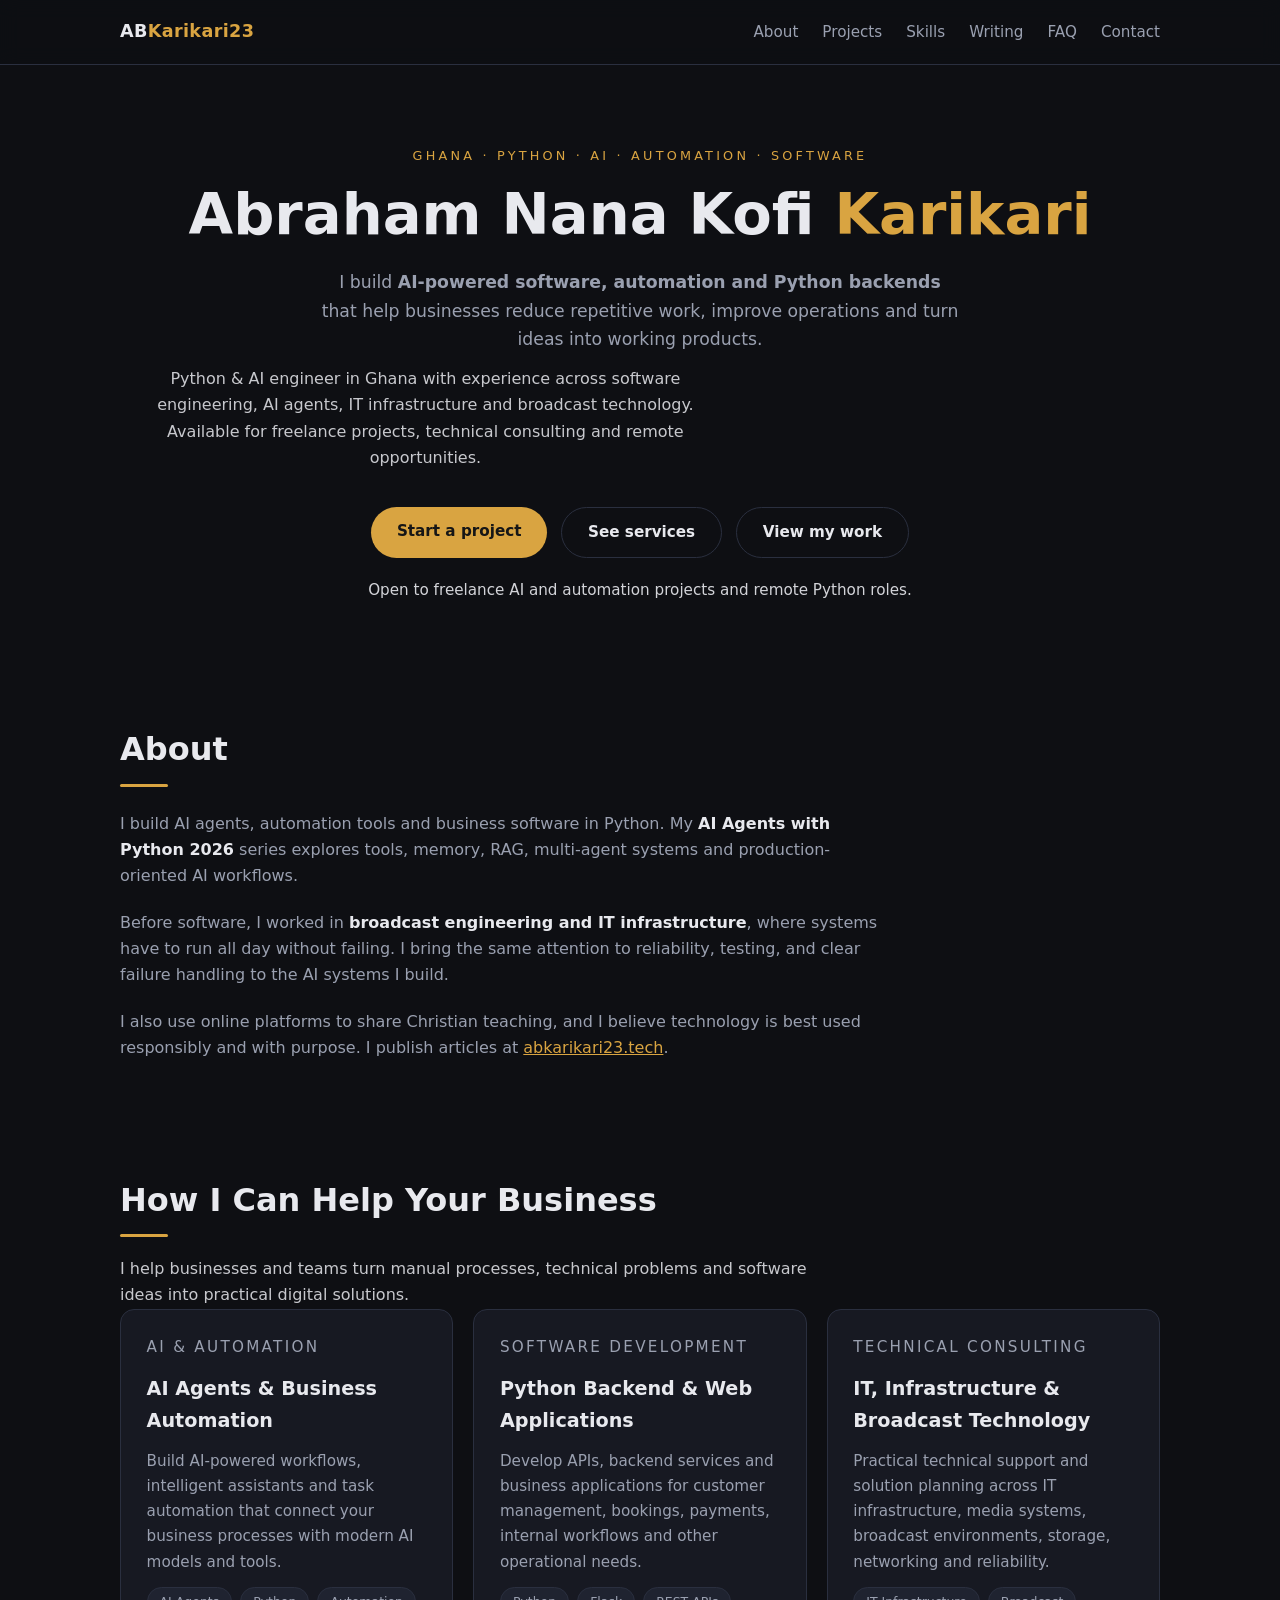
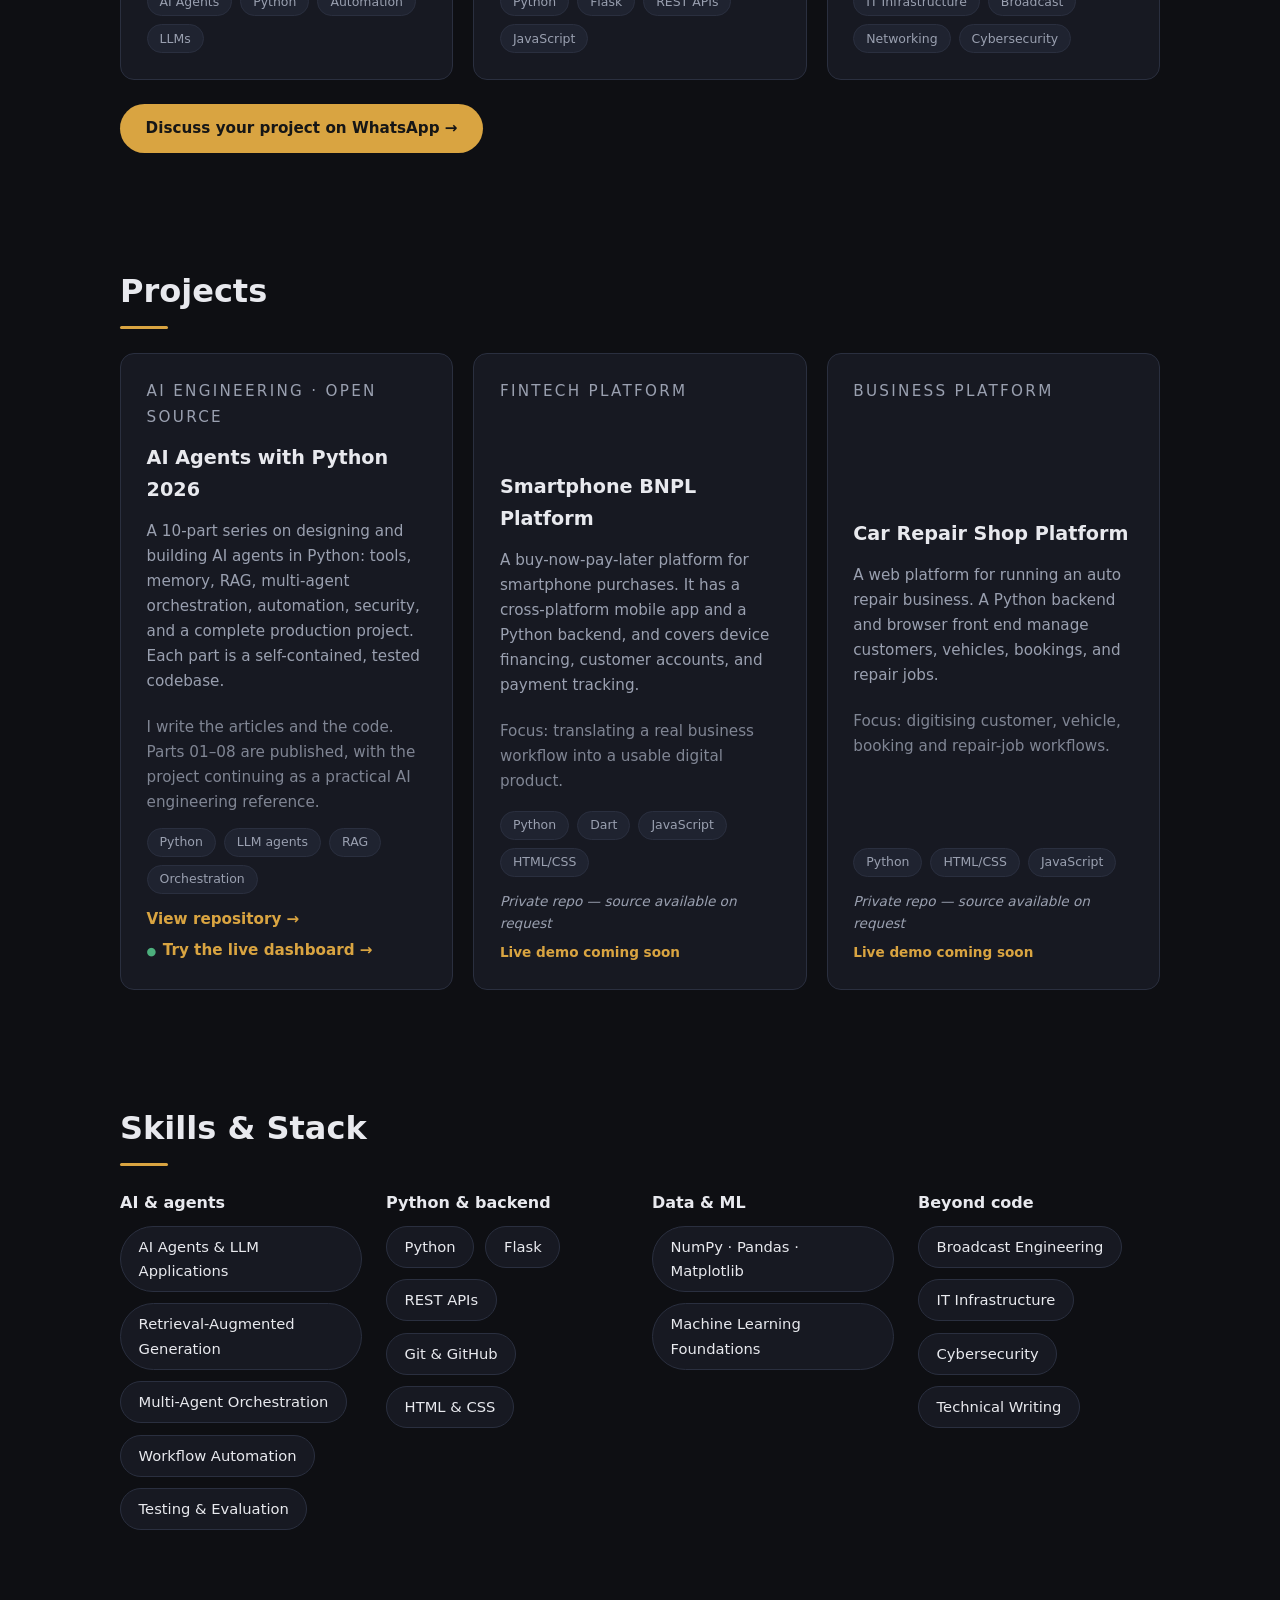
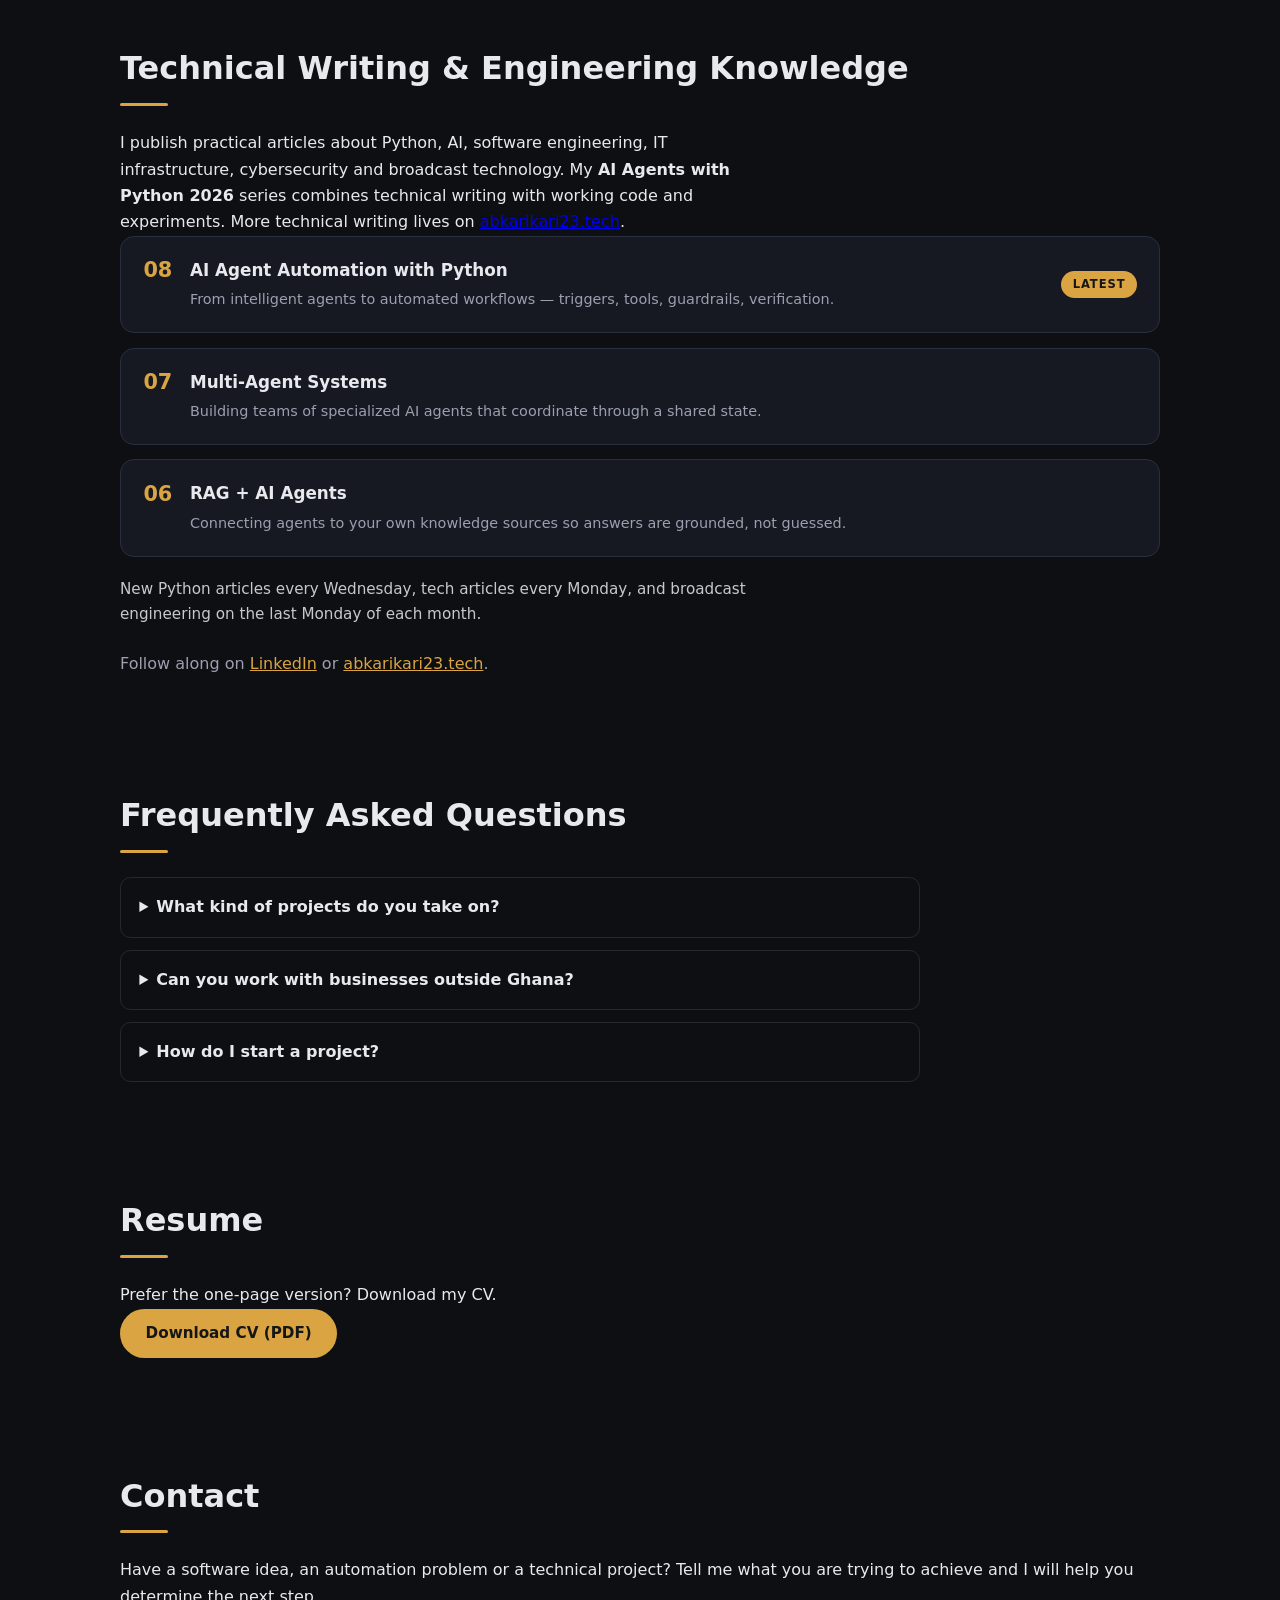
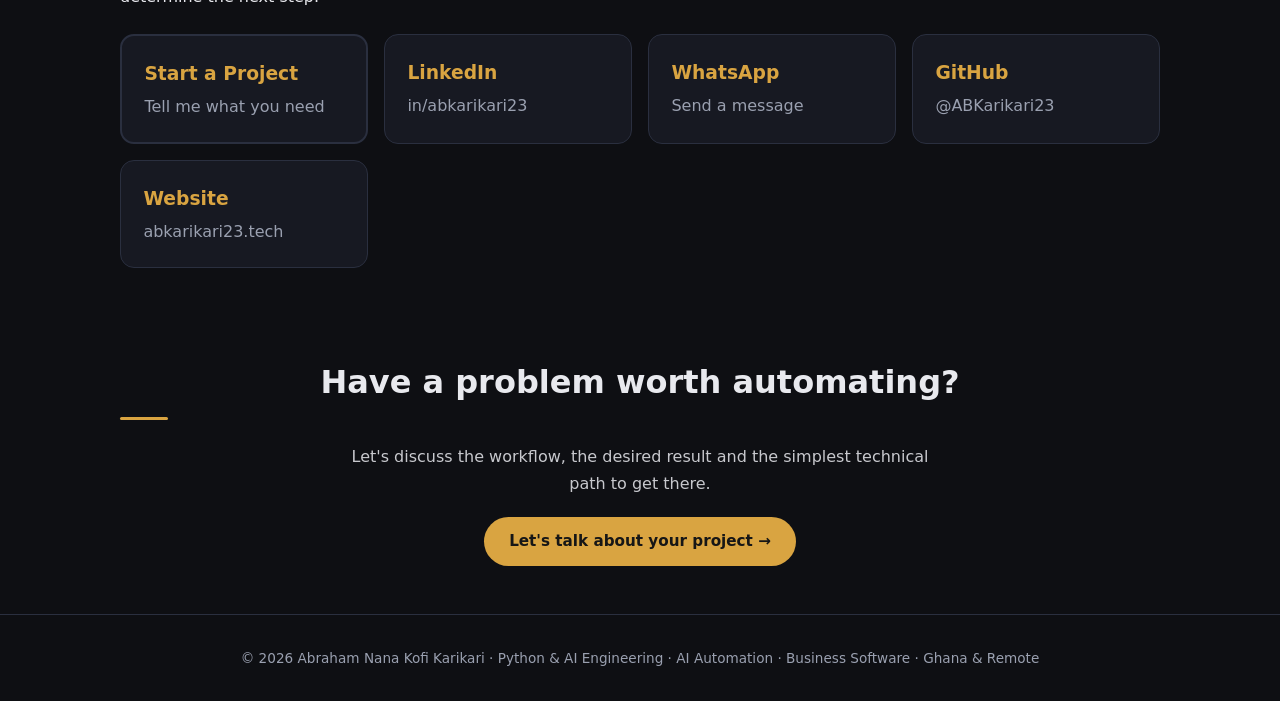
==== index.html @ cda8271f "Tidy HTML formatting: consistent indentation and spacing" ====
<!DOCTYPE html>
<html lang="en">
<head>
  <meta charset="UTF-8" />
  <meta name="viewport" content="width=device-width, initial-scale=1.0" />
  <meta name="theme-color" content="#0f172a" />
  <meta name="color-scheme" content="dark light" />
  <title>Abraham Karikari | Python &amp; AI Engineer in Ghana | AI Automation &amp; Backend Development</title>
  <meta name="description" content="Abraham Karikari is a Python & AI engineer in Ghana building AI agents, business automation, backend systems and practical software solutions for businesses." />
  <meta name="robots" content="index, follow, max-image-preview:large, max-snippet:-1, max-video-preview:-1" />
  <meta name="author" content="Abraham Nana Kofi Karikari" />
  <meta name="keywords" content="Python developer Ghana, AI engineer Ghana, AI automation Ghana, AI agents, Python backend development, business automation, software development Ghana, IT infrastructure, broadcast engineering" />
  <link rel="canonical" href="https://abkarikari23.github.io/" />

  <!-- Search and social sharing metadata -->
  <meta property="og:type" content="website" />
  <meta property="og:site_name" content="ABKarikari23" />
  <meta property="og:title" content="Abraham Karikari | Python &amp; AI Engineer in Ghana" />
  <meta property="og:description" content="AI automation, Python backend development, business software and technical solutions for businesses and teams." />
  <meta property="og:url" content="https://abkarikari23.github.io/" />
  <meta property="og:image" content="https://abkarikari23.github.io/og-image.png" />
  <meta property="og:image:alt" content="Abraham Karikari — Python and AI Engineer in Ghana" />
  <meta name="twitter:card" content="summary_large_image" />
  <meta name="twitter:title" content="Abraham Karikari | Python &amp; AI Engineer in Ghana" />
  <meta name="twitter:description" content="AI automation, Python backend development, business software and technical solutions." />
  <meta name="twitter:image" content="https://abkarikari23.github.io/og-image.png" />
  <link rel="author" href="https://www.linkedin.com/in/abkarikari23/" />

  <!-- Simple favicon, no extra file needed. -->
  <link rel="icon" href="data:image/svg+xml,%3Csvg xmlns='http://www.w3.org/2000/svg' viewBox='0 0 64 64'%3E%3Crect width='64' height='64' rx='12' fill='%230f172a'/%3E%3Ctext x='32' y='42' font-family='Arial,sans-serif' font-size='28' font-weight='700' text-anchor='middle' fill='%23ffffff'%3EAB%3C/text%3E%3C/svg%3E" />

  <link rel="stylesheet" href="styles.css?v=4" />
  <link rel="sitemap" type="application/xml" href="sitemap.xml" />

  <!-- Small additions for the new elements. The rest of the look still comes from styles.css. -->
  <style>
    .skip-link { position: absolute; left: -9999px; top: 0; padding: .6rem 1rem; background: #fff; color: #000; z-index: 1000; }
    .skip-link:focus { left: 1rem; top: 1rem; }
    .hero-sub { margin-top: .75rem; max-width: 60ch; opacity: .85; }
    .availability { margin-top: 1.25rem; font-size: .95rem; opacity: .9; }
    .project-status { margin: .5rem 0 0; font-size: .9rem; opacity: .8; }
    .skill-groups { display: grid; gap: 1.5rem; grid-template-columns: repeat(auto-fit, minmax(240px, 1fr)); }
    .skill-groups h3 { margin: 0 0 .6rem; font-size: 1rem; }
    .writing-intro, .writing-schedule { max-width: 65ch; }
    .writing-schedule { margin-top: 1.25rem; opacity: .85; font-size: .95rem; }
    :focus-visible { outline: 2px solid currentColor; outline-offset: 3px; }

    .section-intro { max-width: 70ch; margin-top: -.35rem; opacity: .85; }
    .service-cta { margin-top: 1.5rem; }
    .about-highlight {
      margin-top: 1.5rem;
      padding: 1rem 1.2rem;
      border-left: 3px solid currentColor;
      background: rgba(127,127,127,.08);
      border-radius: .5rem;
    }
    .faq-list { display: grid; gap: .75rem; max-width: 800px; }
    .faq-list details {
      padding: 1rem 1.15rem;
      border: 1px solid rgba(127,127,127,.22);
      border-radius: .65rem;
    }
    .faq-list summary { cursor: pointer; font-weight: 700; }
    .faq-list p { margin: .75rem 0 0; opacity: .85; }
    .contact-primary { border-width: 2px; }
    .business-cta { text-align: center; padding-top: 2rem; padding-bottom: 3rem; }
    .business-cta p { max-width: 60ch; margin: 0 auto 1.25rem; opacity: .85; }
  </style>

  <script type="application/ld+json">
  {
    "@context": "https://schema.org",
    "@graph": [
      {
        "@type": "Person",
        "@id": "https://abkarikari23.github.io/#person",
        "name": "Abraham Nana Kofi Karikari",
        "url": "https://abkarikari23.github.io/",
        "jobTitle": "Python & AI Engineer",
        "description": "Python and AI engineer based in Ghana specializing in AI agents, business automation, backend development and technical solutions.",
        "address": {
          "@type": "PostalAddress",
          "addressLocality": "Accra",
          "addressCountry": "GH"
        },
        "knowsAbout": [
          "Python",
          "Artificial Intelligence",
          "AI Agents",
          "LLM Applications",
          "Retrieval-Augmented Generation",
          "Workflow Automation",
          "Backend Development",
          "IT Infrastructure",
          "Cybersecurity",
          "Broadcast Engineering"
        ],
        "sameAs": [
          "https://github.com/ABKarikari23",
          "https://www.linkedin.com/in/abkarikari23/",
          "https://abkarikari23.tech/"
        ]
      },
      {
        "@type": "WebSite",
        "@id": "https://abkarikari23.github.io/#website",
        "url": "https://abkarikari23.github.io/",
        "name": "ABKarikari23",
        "description": "Portfolio of Abraham Nana Kofi Karikari — Python & AI Engineer in Ghana.",
        "publisher": {
          "@id": "https://abkarikari23.github.io/#person"
        }
      },
      {
        "@type": "ProfessionalService",
        "@id": "https://abkarikari23.github.io/#service",
        "name": "ABKarikari23 — Python & AI Engineering",
        "url": "https://abkarikari23.github.io/",
        "description": "Python development, AI automation, AI agent development, backend systems and technical solutions.",
        "areaServed": [
          {
            "@type": "Country",
            "name": "Ghana"
          },
          {
            "@type": "Place",
            "name": "Remote"
          }
        ],
        "provider": {
          "@id": "https://abkarikari23.github.io/#person"
        },
        "serviceType": [
          "AI Automation",
          "AI Agent Development",
          "Python Backend Development",
          "Business Software Development",
          "Technical Consulting"
        ]
      }
    ]
  }
  </script>

  <script type="application/ld+json">
  {
    "@context": "https://schema.org",
    "@type": "FAQPage",
    "mainEntity": [
      {
        "@type": "Question",
        "name": "What kind of projects do you take on?",
        "acceptedAnswer": {
          "@type": "Answer",
          "text": "I work on AI automation, AI agent applications, Python backend systems, business software and selected IT or broadcast technology projects."
        }
      },
      {
        "@type": "Question",
        "name": "Can you work with businesses outside Ghana?",
        "acceptedAnswer": {
          "@type": "Answer",
          "text": "Yes. I am available for remote projects and technical opportunities while being based in Ghana."
        }
      },
      {
        "@type": "Question",
        "name": "How do I start a project?",
        "acceptedAnswer": {
          "@type": "Answer",
          "text": "Send a short description of the problem, your desired outcome and any relevant deadline. WhatsApp is the fastest way to start the conversation."
        }
      }
    ]
  }
  </script>
</head>
<body>
  <a class="skip-link" href="#top">Skip to content</a>

  <header class="site-header">
    <nav class="nav container" aria-label="Main navigation">
      <a class="brand" href="#top">AB<span>Karikari23</span></a>
      <button class="nav-toggle" id="navToggle" aria-label="Toggle menu" aria-expanded="false">
        <span></span><span></span><span></span>
      </button>
      <ul class="nav-links" id="navLinks">
        <li><a href="#about">About</a></li>
        <li><a href="#projects">Projects</a></li>
        <li><a href="#skills">Skills</a></li>
        <li><a href="#writing">Writing</a></li>
        <li><a href="#faq">FAQ</a></li>
        <li><a href="#contact">Contact</a></li>
      </ul>
    </nav>
  </header>

  <main id="top">
    <!-- Hero -->
    <section class="hero container">
      <p class="hero-kicker">Ghana · Python · AI · Automation · Software</p>
      <h1>Abraham Nana Kofi <span class="accent">Karikari</span></h1>
      <p class="hero-tagline">
        I build <strong>AI-powered software, automation and Python backends</strong> that help businesses
        reduce repetitive work, improve operations and turn ideas into working products.
      </p>
      <p class="hero-sub">
        Python &amp; AI engineer in Ghana with experience across software engineering,
        AI agents, IT infrastructure and broadcast technology. Available for freelance projects,
        technical consulting and remote opportunities.
      </p>
      <div class="hero-actions">
        <a class="btn btn-primary" href="#contact">Start a project</a>
        <a class="btn btn-ghost" href="#services">See services</a>
        <a class="btn btn-ghost" href="#projects">View my work</a>
      </div>
      <!-- Edit this line to match what you actually want to be hired for. -->
      <p class="availability">Open to freelance AI and automation projects and remote Python roles.</p>
    </section>

    <!-- About -->
    <section id="about" class="section container">
      <h2>About</h2>
      <div class="about-grid">
        <p>
          I build AI agents, automation tools and business software in Python. My
          <strong>AI Agents with Python 2026</strong> series explores tools, memory, RAG,
          multi-agent systems and production-oriented AI workflows.
        </p>
        <p>
          Before software, I worked in <strong>broadcast engineering and IT infrastructure</strong>,
          where systems have to run all day without failing. I bring the same attention to
          reliability, testing, and clear failure handling to the AI systems I build.
        </p>
        <p>
          I also use online platforms to share Christian teaching, and I believe technology
          is best used responsibly and with purpose. I publish articles at
          <a href="https://abkarikari23.tech/" target="_blank" rel="noopener">abkarikari23.tech</a>.
        </p>
      </div>
    </section>

    <!-- Services -->
    <section id="services" class="section container">
      <h2>How I Can Help Your Business</h2>
      <p class="section-intro">
        I help businesses and teams turn manual processes, technical problems and software ideas
        into practical digital solutions.
      </p>
      <div class="card-grid">
        <article class="card">
          <p class="card-kicker">AI &amp; automation</p>
          <h3>AI Agents &amp; Business Automation</h3>
          <p>
            Build AI-powered workflows, intelligent assistants and task automation that connect
            your business processes with modern AI models and tools.
          </p>
          <div class="tags">
            <span>AI Agents</span><span>Python</span><span>Automation</span><span>LLMs</span>
          </div>
        </article>

        <article class="card">
          <p class="card-kicker">Software development</p>
          <h3>Python Backend &amp; Web Applications</h3>
          <p>
            Develop APIs, backend services and business applications for customer management,
            bookings, payments, internal workflows and other operational needs.
          </p>
          <div class="tags">
            <span>Python</span><span>Flask</span><span>REST APIs</span><span>JavaScript</span>
          </div>
        </article>

        <article class="card">
          <p class="card-kicker">Technical consulting</p>
          <h3>IT, Infrastructure &amp; Broadcast Technology</h3>
          <p>
            Practical technical support and solution planning across IT infrastructure, media
            systems, broadcast environments, storage, networking and reliability.
          </p>
          <div class="tags">
            <span>IT Infrastructure</span><span>Broadcast</span><span>Networking</span><span>Cybersecurity</span>
          </div>
        </article>
      </div>
      <div class="service-cta">
        <a class="btn btn-primary" href="https://wa.me/233547040204?text=Hello%20Abraham%2C%20I%27d%20like%20to%20discuss%20a%20project." target="_blank" rel="noopener">Discuss your project on WhatsApp →</a>
      </div>
    </section>

    <!-- Projects -->
    <section id="projects" class="section container">
      <h2>Projects</h2>
      <div class="card-grid">
        <article class="card">
          <p class="card-kicker">AI engineering · Open source</p>
          <h3>AI Agents with Python 2026</h3>
          <p>
            A 10-part series on designing and building AI agents in Python:
            tools, memory, RAG, multi-agent orchestration, automation, security,
            and a complete production project. Each part is a self-contained,
            tested codebase.
          </p>
          <p class="project-status">I write the articles and the code. Parts 01–08 are published, with the project continuing as a practical AI engineering reference.</p>
          <!-- TODO: add a dashboard screenshot here, for example:
          <img src="images/dashboard.png" alt="Screenshot of the AI Agents with Python 2026 dashboard" loading="lazy" width="800" height="450" />
          -->
          <div class="tags">
            <span>Python</span><span>LLM agents</span><span>RAG</span><span>Orchestration</span>
          </div>
          <div class="card-links">
            <a class="card-link" href="https://github.com/ABKarikari23/ai-agents-with-python-2026" target="_blank" rel="noopener">View repository →</a>
            <a class="card-link live" href="https://ai-agents-with-python-dashboard.onrender.com" target="_blank" rel="noopener">Try the live dashboard →</a>
          </div>
        </article>

        <article class="card">
          <p class="card-kicker">Fintech platform</p>
          <h3>Smartphone BNPL Platform</h3>
          <p>
            A buy-now-pay-later platform for smartphone purchases. It has a
            cross-platform mobile app and a Python backend, and covers device
            financing, customer accounts, and payment tracking.
          </p>
          <p class="project-status">Focus: translating a real business workflow into a usable digital product.</p>
          <div class="tags">
            <span>Python</span><span>Dart</span><span>JavaScript</span><span>HTML/CSS</span>
          </div>
          <div class="card-links">
            <span class="card-note">Private repo — source available on request</span>
            <span class="card-note demo-soon">Live demo coming soon</span>
          </div>
        </article>

        <article class="card">
          <p class="card-kicker">Business platform</p>
          <h3>Car Repair Shop Platform</h3>
          <p>
            A web platform for running an auto repair business. A Python backend and
            browser front end manage customers, vehicles, bookings, and repair jobs.
          </p>
          <p class="project-status">Focus: digitising customer, vehicle, booking and repair-job workflows.</p>
          <div class="tags">
            <span>Python</span><span>HTML/CSS</span><span>JavaScript</span>
          </div>
          <div class="card-links">
            <span class="card-note">Private repo — source available on request</span>
            <span class="card-note demo-soon">Live demo coming soon</span>
          </div>
        </article>
      </div>
    </section>

    <!-- Skills -->
    <section id="skills" class="section container">
      <h2>Skills &amp; Stack</h2>
      <div class="skill-groups">
        <div>
          <h3>AI &amp; agents</h3>
          <ul class="skill-list">
            <li>AI Agents &amp; LLM Applications</li>
            <li>Retrieval-Augmented Generation</li>
            <li>Multi-Agent Orchestration</li>
            <li>Workflow Automation</li>
            <li>Testing &amp; Evaluation</li>
          </ul>
        </div>
        <div>
          <h3>Python &amp; backend</h3>
          <ul class="skill-list">
            <li>Python</li>
            <li>Flask</li>
            <li>REST APIs</li>
            <li>Git &amp; GitHub</li>
            <li>HTML &amp; CSS</li>
          </ul>
        </div>
        <div>
          <h3>Data &amp; ML</h3>
          <ul class="skill-list">
            <li>NumPy · Pandas · Matplotlib</li>
            <li>Machine Learning Foundations</li>
          </ul>
        </div>
        <div>
          <h3>Beyond code</h3>
          <ul class="skill-list">
            <li>Broadcast Engineering</li>
            <li>IT Infrastructure</li>
            <li>Cybersecurity</li>
            <li>Technical Writing</li>
          </ul>
        </div>
      </div>
    </section>

    <!-- Writing -->
    <section id="writing" class="section container">
      <h2>Technical Writing &amp; Engineering Knowledge</h2>
      <p class="writing-intro">
        I publish practical articles about Python, AI, software engineering, IT infrastructure,
        cybersecurity and broadcast technology. My <strong>AI Agents with Python 2026</strong> series
        combines technical writing with working code and experiments.
        More technical writing lives on
        <a href="https://abkarikari23.tech/" target="_blank" rel="noopener">abkarikari23.tech</a>.
      </p>

      <div class="writing-list">
        <a class="writing-item" href="https://github.com/ABKarikari23/ai-agents-with-python-2026" target="_blank" rel="noopener">
          <span class="writing-number">08</span>
          <div>
            <h3>AI Agent Automation with Python</h3>
            <p>From intelligent agents to automated workflows — triggers, tools, guardrails, verification.</p>
          </div>
          <span class="writing-status">Latest</span>
        </a>
        <a class="writing-item" href="https://github.com/ABKarikari23/ai-agents-with-python-2026/tree/master/07-multi-agent-systems" target="_blank" rel="noopener">
          <span class="writing-number">07</span>
          <div>
            <h3>Multi-Agent Systems</h3>
            <p>Building teams of specialized AI agents that coordinate through a shared state.</p>
          </div>
        </a>
        <a class="writing-item" href="https://github.com/ABKarikari23/ai-agents-with-python-2026/tree/master/06-rag-plus-agents" target="_blank" rel="noopener">
          <span class="writing-number">06</span>
          <div>
            <h3>RAG + AI Agents</h3>
            <p>Connecting agents to your own knowledge sources so answers are grounded, not guessed.</p>
          </div>
        </a>
      </div>

      <p class="writing-schedule">
        New Python articles every Wednesday, tech articles every Monday, and broadcast
        engineering on the last Monday of each month.
      </p>
      <p class="writing-more">
        Follow along on
        <a href="https://www.linkedin.com/in/abkarikari23/" target="_blank" rel="noopener">LinkedIn</a>
        or <a href="https://abkarikari23.tech/" target="_blank" rel="noopener">abkarikari23.tech</a>.
      </p>
    </section>

    <!-- FAQ -->
    <section id="faq" class="section container">
      <h2>Frequently Asked Questions</h2>
      <div class="faq-list">
        <details>
          <summary>What kind of projects do you take on?</summary>
          <p>I work on AI automation, AI agent applications, Python backend systems, business software and selected IT or broadcast technology projects.</p>
        </details>
        <details>
          <summary>Can you work with businesses outside Ghana?</summary>
          <p>Yes. I am available for remote projects and technical opportunities while being based in Ghana.</p>
        </details>
        <details>
          <summary>How do I start a project?</summary>
          <p>Send a short description of the problem, your desired outcome and any relevant deadline. WhatsApp is the fastest way to start the conversation.</p>
        </details>
      </div>
    </section>

    <!-- Resume -->
    <section id="resume" class="section container">
      <h2>Resume</h2>
      <p>Prefer the one-page version? Download my CV.</p>
      <!-- Make sure resume.pdf is in the repo root, then open the live link to test it. -->
      <a class="btn btn-primary" href="resume.pdf" target="_blank" rel="noopener">Download CV (PDF)</a>
    </section>

    <!-- Contact -->
    <section id="contact" class="section container">
      <h2>Contact</h2>
      <p>Have a software idea, an automation problem or a technical project? Tell me what you are trying to achieve and I will help you determine the next step.</p>
      <div class="contact-grid">
        <a class="contact-card contact-primary" href="https://wa.me/233547040204?text=Hello%20Abraham%2C%20I%27d%20like%20to%20discuss%20a%20project." target="_blank" rel="noopener">
          <h3>Start a Project</h3>
          <p>Tell me what you need</p>
        </a>
        <!-- TODO: add your email, then remove these comment markers.
        <a class="contact-card" href="mailto:YOUR_EMAIL@example.com">
          <h3>Email</h3>
          <p>YOUR_EMAIL@example.com</p>
        </a>
        -->
        <a class="contact-card" href="https://www.linkedin.com/in/abkarikari23/" target="_blank" rel="noopener">
          <h3>LinkedIn</h3>
          <p>in/abkarikari23</p>
        </a>
        <a class="contact-card" href="https://wa.me/233547040204" target="_blank" rel="noopener">
          <h3>WhatsApp</h3>
          <p>Send a message</p>
        </a>
        <a class="contact-card" href="https://github.com/ABKarikari23" target="_blank" rel="noopener">
          <h3>GitHub</h3>
          <p>@ABKarikari23</p>
        </a>
        <a class="contact-card" href="https://abkarikari23.tech/" target="_blank" rel="noopener">
          <h3>Website</h3>
          <p>abkarikari23.tech</p>
        </a>
      </div>
    </section>
  </main>

  <!-- Business CTA -->
  <section class="section container business-cta" aria-label="Project call to action">
    <h2>Have a problem worth automating?</h2>
    <p>Let's discuss the workflow, the desired result and the simplest technical path to get there.</p>
    <a class="btn btn-primary" href="https://wa.me/233547040204?text=Hello%20Abraham%2C%20I%27d%20like%20to%20discuss%20a%20business%20or%20software%20project." target="_blank" rel="noopener">Let's talk about your project →</a>
  </section>

  <footer class="site-footer">
    <div class="container">
      <p>© <span id="year">2026</span> Abraham Nana Kofi Karikari · Python &amp; AI Engineering · AI Automation · Business Software · Ghana &amp; Remote</p>
    </div>
  </footer>

  <script src="script.js"></script>
</body>
</html>
---- styles.css ----
/* Abraham Nana Kofi Karikari — portfolio
   Mobile-first, dark theme with the gold accent used across the series. */

:root {
  --bg: #0e0f13;
  --surface: #171922;
  --surface-2: #1f2330;
  --text: #e8e9ee;
  --muted: #9aa0b0;
  --gold: #d9a441;
  --gold-soft: #f2ce84;
  --border: #2a2f3f;
  --radius: 14px;
  --max-width: 1080px;
}

* { box-sizing: border-box; margin: 0; padding: 0; }

html { scroll-behavior: smooth; }

body {
  background: var(--bg);
  color: var(--text);
  font-family: "Segoe UI", system-ui, -apple-system, sans-serif;
  line-height: 1.65;
}

.container {
  width: 100%;
  max-width: var(--max-width);
  margin: 0 auto;
  padding: 0 1.25rem;
}

/* Header / nav */
.site-header {
  position: sticky;
  top: 0;
  z-index: 10;
  background: rgba(14, 15, 19, 0.85);
  backdrop-filter: blur(10px);
  border-bottom: 1px solid var(--border);
}

.nav {
  display: flex;
  align-items: center;
  justify-content: space-between;
  min-height: 64px;
}

.brand {
  font-weight: 800;
  font-size: 1.1rem;
  color: var(--text);
  text-decoration: none;
  letter-spacing: 0.02em;
}

.brand span { color: var(--gold); }

.nav-links {
  display: flex;
  gap: 1.5rem;
  list-style: none;
}

.nav-links a {
  color: var(--muted);
  text-decoration: none;
  font-size: 0.95rem;
  transition: color 0.2s ease;
}

.nav-links a:hover,
.nav-links a:focus-visible { color: var(--gold); }

.nav-toggle {
  display: none;
  flex-direction: column;
  gap: 5px;
  background: none;
  border: 0;
  cursor: pointer;
  padding: 8px;
}

.nav-toggle span {
  width: 24px;
  height: 2px;
  background: var(--text);
  transition: transform 0.2s ease, opacity 0.2s ease;
}

/* Hero */
.hero {
  padding: 5rem 1.25rem 4rem;
  text-align: center;
}

.hero-kicker {
  color: var(--gold);
  text-transform: uppercase;
  letter-spacing: 0.25em;
  font-size: 0.8rem;
  margin-bottom: 1rem;
}

.hero h1 {
  font-size: clamp(2.2rem, 6vw, 3.6rem);
  line-height: 1.15;
  font-weight: 800;
}

.accent { color: var(--gold); }

.hero-tagline {
  max-width: 640px;
  margin: 1.25rem auto 0;
  color: var(--muted);
  font-size: 1.08rem;
}

.hero-actions {
  display: flex;
  gap: 0.9rem;
  justify-content: center;
  flex-wrap: wrap;
  margin-top: 2.2rem;
}

/* Buttons */
.btn {
  display: inline-block;
  padding: 0.75rem 1.6rem;
  border-radius: 999px;
  text-decoration: none;
  font-weight: 600;
  font-size: 0.95rem;
  transition: transform 0.15s ease, background 0.2s ease, border-color 0.2s ease;
}

.btn:hover { transform: translateY(-2px); }

.btn-primary {
  background: var(--gold);
  color: #161616;
}

.btn-primary:hover { background: var(--gold-soft); }

.btn-ghost {
  border: 1px solid var(--border);
  color: var(--text);
}

.btn-ghost:hover { border-color: var(--gold); color: var(--gold); }

/* Sections */
.section { padding: 3.5rem 1.25rem; }

.section h2 {
  font-size: clamp(1.5rem, 4vw, 2rem);
  margin-bottom: 1.5rem;
  position: relative;
}

.section h2::after {
  content: "";
  display: block;
  width: 48px;
  height: 3px;
  background: var(--gold);
  border-radius: 2px;
  margin-top: 0.5rem;
}

.about-grid {
  display: grid;
  gap: 1.25rem;
  max-width: 760px;
  color: var(--muted);
}

.about-grid strong { color: var(--text); }

.about-grid a { color: var(--gold); }

.about-signoff { color: var(--text); }

/* Cards */
.card-grid {
  display: grid;
  grid-template-columns: repeat(auto-fit, minmax(280px, 1fr));
  gap: 1.25rem;
}

.card {
  background: var(--surface);
  border: 1px solid var(--border);
  border-radius: var(--radius);
  padding: 1.6rem;
  display: flex;
  flex-direction: column;
  gap: 0.8rem;
  transition: transform 0.2s ease, border-color 0.2s ease;
}

.card:hover {
  transform: translateY(-4px);
  border-color: var(--gold);
}

.card-kicker {
  color: var(--gold);
  font-size: 0.75rem;
  text-transform: uppercase;
  letter-spacing: 0.15em;
}

.card h3 { font-size: 1.2rem; }

.card p { color: var(--muted); font-size: 0.95rem; flex: 1; }

.tags {
  display: flex;
  flex-wrap: wrap;
  gap: 0.5rem;
}

.tags span {
  background: var(--surface-2);
  border: 1px solid var(--border);
  border-radius: 999px;
  padding: 0.2rem 0.75rem;
  font-size: 0.78rem;
  color: var(--muted);
}

.card-links {
  display: flex;
  flex-wrap: wrap;
  gap: 0.4rem 1.2rem;
}

.card-link {
  color: var(--gold);
  text-decoration: none;
  font-weight: 600;
  font-size: 0.95rem;
}

.card-link:hover { text-decoration: underline; }

.card-link.live::before {
  content: "●";
  color: #4caf7d;
  font-size: 0.7rem;
  margin-right: 0.4rem;
}

.card-note {
  color: var(--muted);
  font-size: 0.85rem;
  font-style: italic;
}

.card-note.demo-soon {
  color: var(--gold);
  font-style: normal;
  font-weight: 600;
}

/* Skills */
.skill-list {
  list-style: none;
  display: flex;
  flex-wrap: wrap;
  gap: 0.7rem;
}

.skill-list li {
  background: var(--surface);
  border: 1px solid var(--border);
  border-radius: 999px;
  padding: 0.5rem 1.1rem;
  font-size: 0.92rem;
  color: var(--text);
  transition: border-color 0.2s ease, color 0.2s ease;
}

.skill-list li:hover {
  border-color: var(--gold);
  color: var(--gold);
}

/* Writing */
.writing-schedule-intro {
  color: var(--muted);
  margin-bottom: 1rem;
}

.schedule-grid {
  display: grid;
  grid-template-columns: repeat(auto-fit, minmax(240px, 1fr));
  gap: 1rem;
  margin-bottom: 2rem;
}

.schedule-card {
  background: var(--surface);
  border: 1px solid var(--border);
  border-radius: var(--radius);
  padding: 1.2rem 1.4rem;
  transition: border-color 0.2s ease, transform 0.2s ease;
}

.schedule-card:hover {
  border-color: var(--gold);
  transform: translateY(-3px);
}

.schedule-day {
  color: var(--gold);
  font-weight: 700;
  text-transform: uppercase;
  letter-spacing: 0.08em;
  font-size: 0.82rem;
  margin-bottom: 0.4rem;
}

.schedule-topic {
  color: var(--muted);
  font-size: 0.92rem;
}

.schedule-topic strong { color: var(--text); }

.writing-list {
  display: grid;
  gap: 0.9rem;
}

.writing-item {
  display: flex;
  align-items: flex-start;
  gap: 1.1rem;
  background: var(--surface);
  border: 1px solid var(--border);
  border-radius: var(--radius);
  padding: 1.25rem 1.4rem;
  text-decoration: none;
  color: inherit;
  transition: border-color 0.2s ease, transform 0.2s ease;
}

.writing-item:hover {
  border-color: var(--gold);
  transform: translateX(4px);
}

.writing-number {
  color: var(--gold);
  font-weight: 800;
  font-size: 1.3rem;
  line-height: 1;
  padding-top: 0.2rem;
}

.writing-item h3 { font-size: 1.05rem; margin-bottom: 0.25rem; }

.writing-item p { color: var(--muted); font-size: 0.9rem; }

.writing-status {
  margin-left: auto;
  align-self: center;
  background: var(--gold);
  color: #161616;
  font-size: 0.72rem;
  font-weight: 700;
  text-transform: uppercase;
  letter-spacing: 0.08em;
  border-radius: 999px;
  padding: 0.25rem 0.7rem;
  white-space: nowrap;
}

.writing-more { margin-top: 1.5rem; color: var(--muted); }

.writing-more a { color: var(--gold); }

/* Contact */
.contact-grid {
  display: grid;
  grid-template-columns: repeat(auto-fit, minmax(220px, 1fr));
  gap: 1rem;
  margin-top: 1.5rem;
}

.contact-card {
  background: var(--surface);
  border: 1px solid var(--border);
  border-radius: var(--radius);
  padding: 1.4rem;
  text-decoration: none;
  color: inherit;
  transition: border-color 0.2s ease, transform 0.2s ease;
}

.contact-card:hover {
  border-color: var(--gold);
  transform: translateY(-3px);
}

.contact-card h3 { color: var(--gold); margin-bottom: 0.25rem; }

.contact-card p { color: var(--muted); }

/* Footer */
.site-footer {
  border-top: 1px solid var(--border);
  padding: 2rem 0;
  color: var(--muted);
  font-size: 0.85rem;
  text-align: center;
}

/* Responsive nav */
@media (max-width: 700px) {
  .nav-toggle { display: flex; }

  .nav-links {
    position: absolute;
    top: 64px;
    left: 0;
    right: 0;
    flex-direction: column;
    gap: 0;
    background: var(--surface);
    border-bottom: 1px solid var(--border);
    max-height: 0;
    overflow: hidden;
    transition: max-height 0.25s ease;
  }

  .nav-links.open { max-height: 320px; }

  .nav-links li { border-top: 1px solid var(--border); }

  .nav-links a {
    display: block;
    padding: 0.9rem 1.25rem;
  }

  .writing-item { flex-wrap: wrap; }

  .writing-status { margin-left: 0; }
}

@media (prefers-reduced-motion: reduce) {
  html { scroll-behavior: auto; }
  * { transition: none !important; }
}
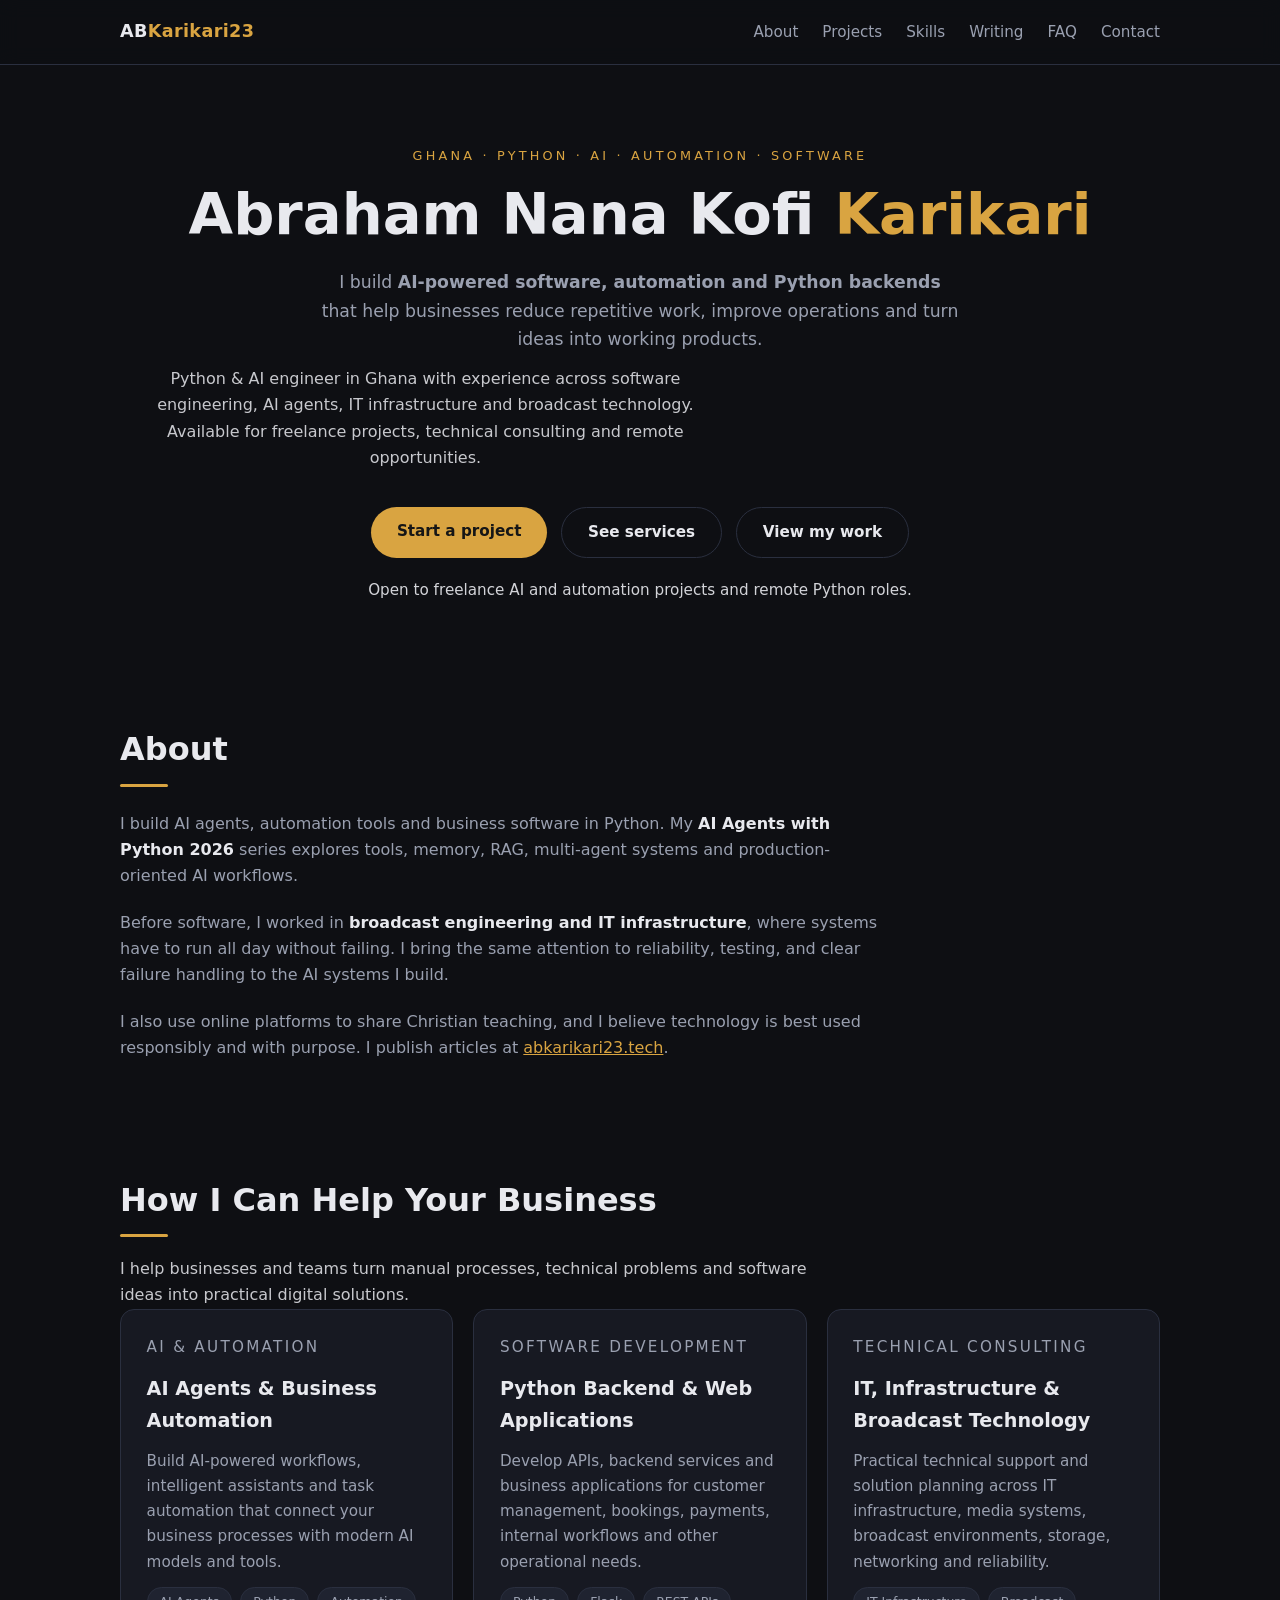
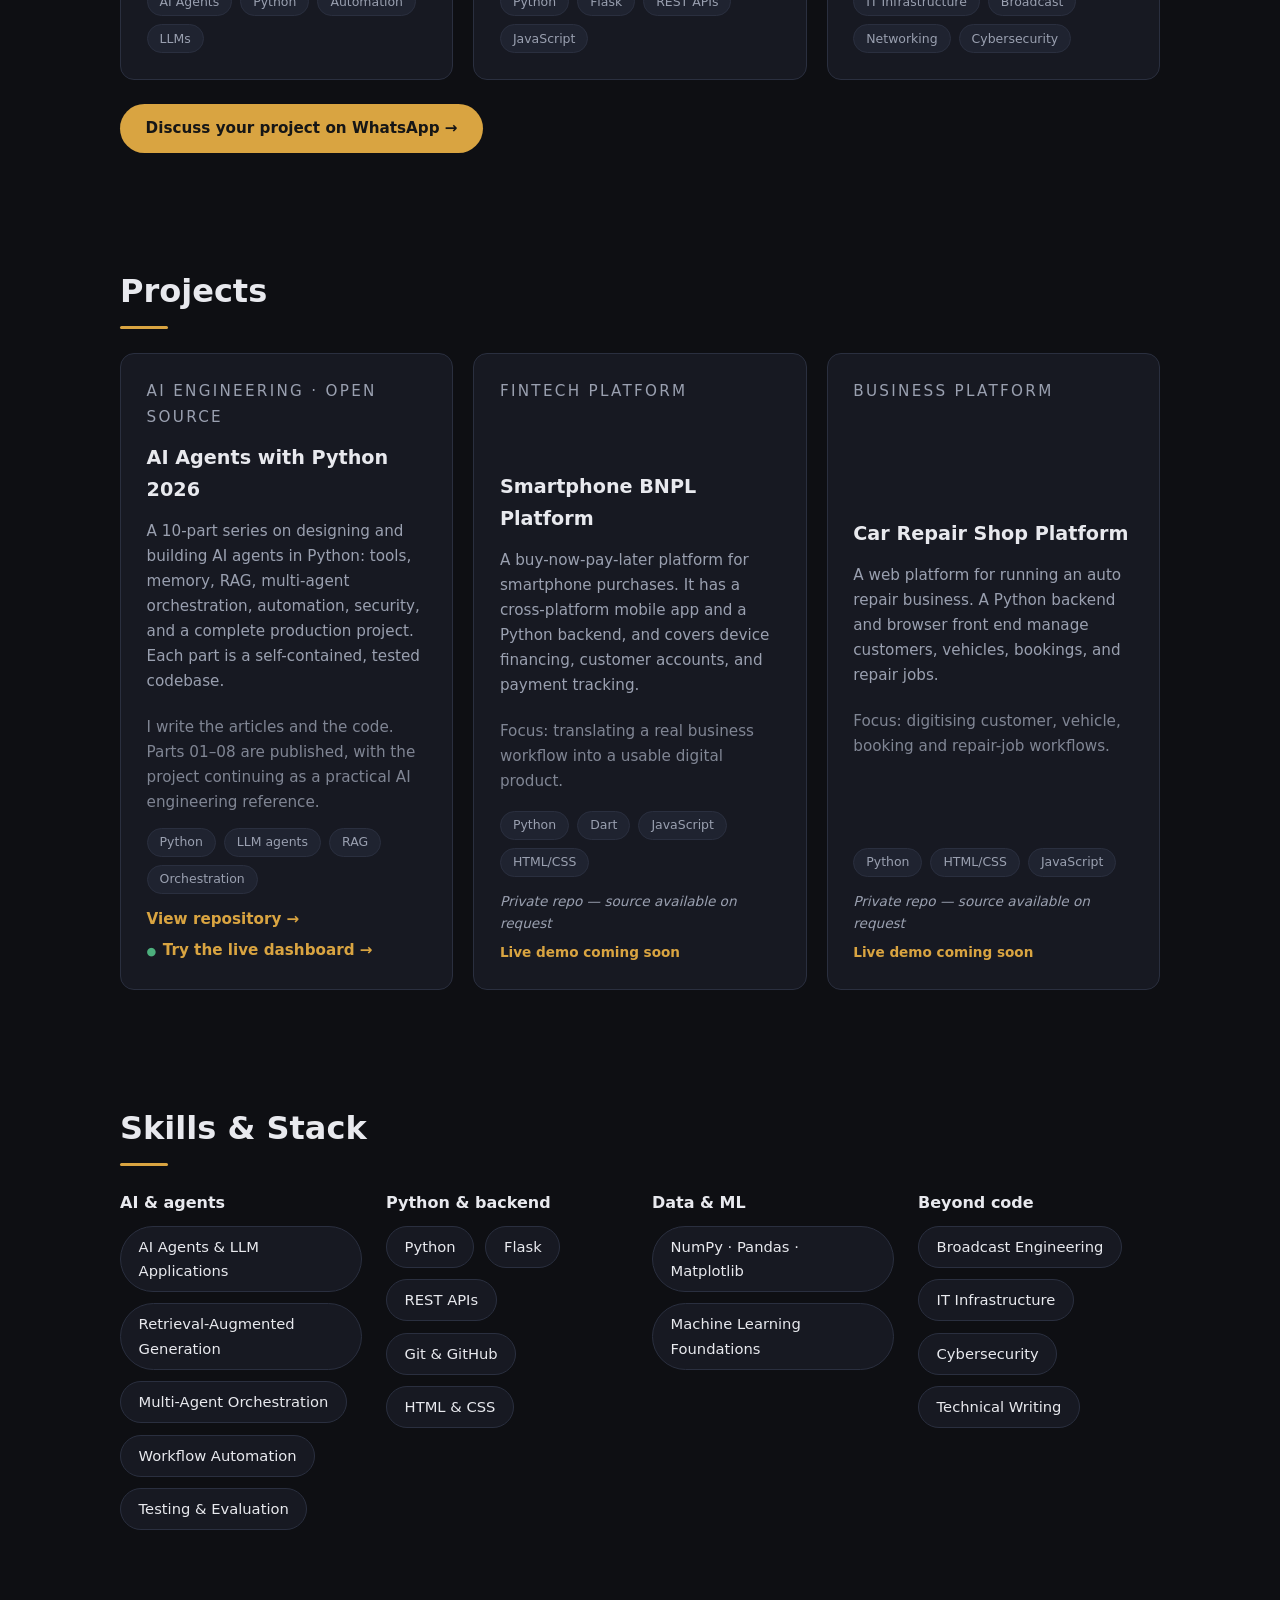
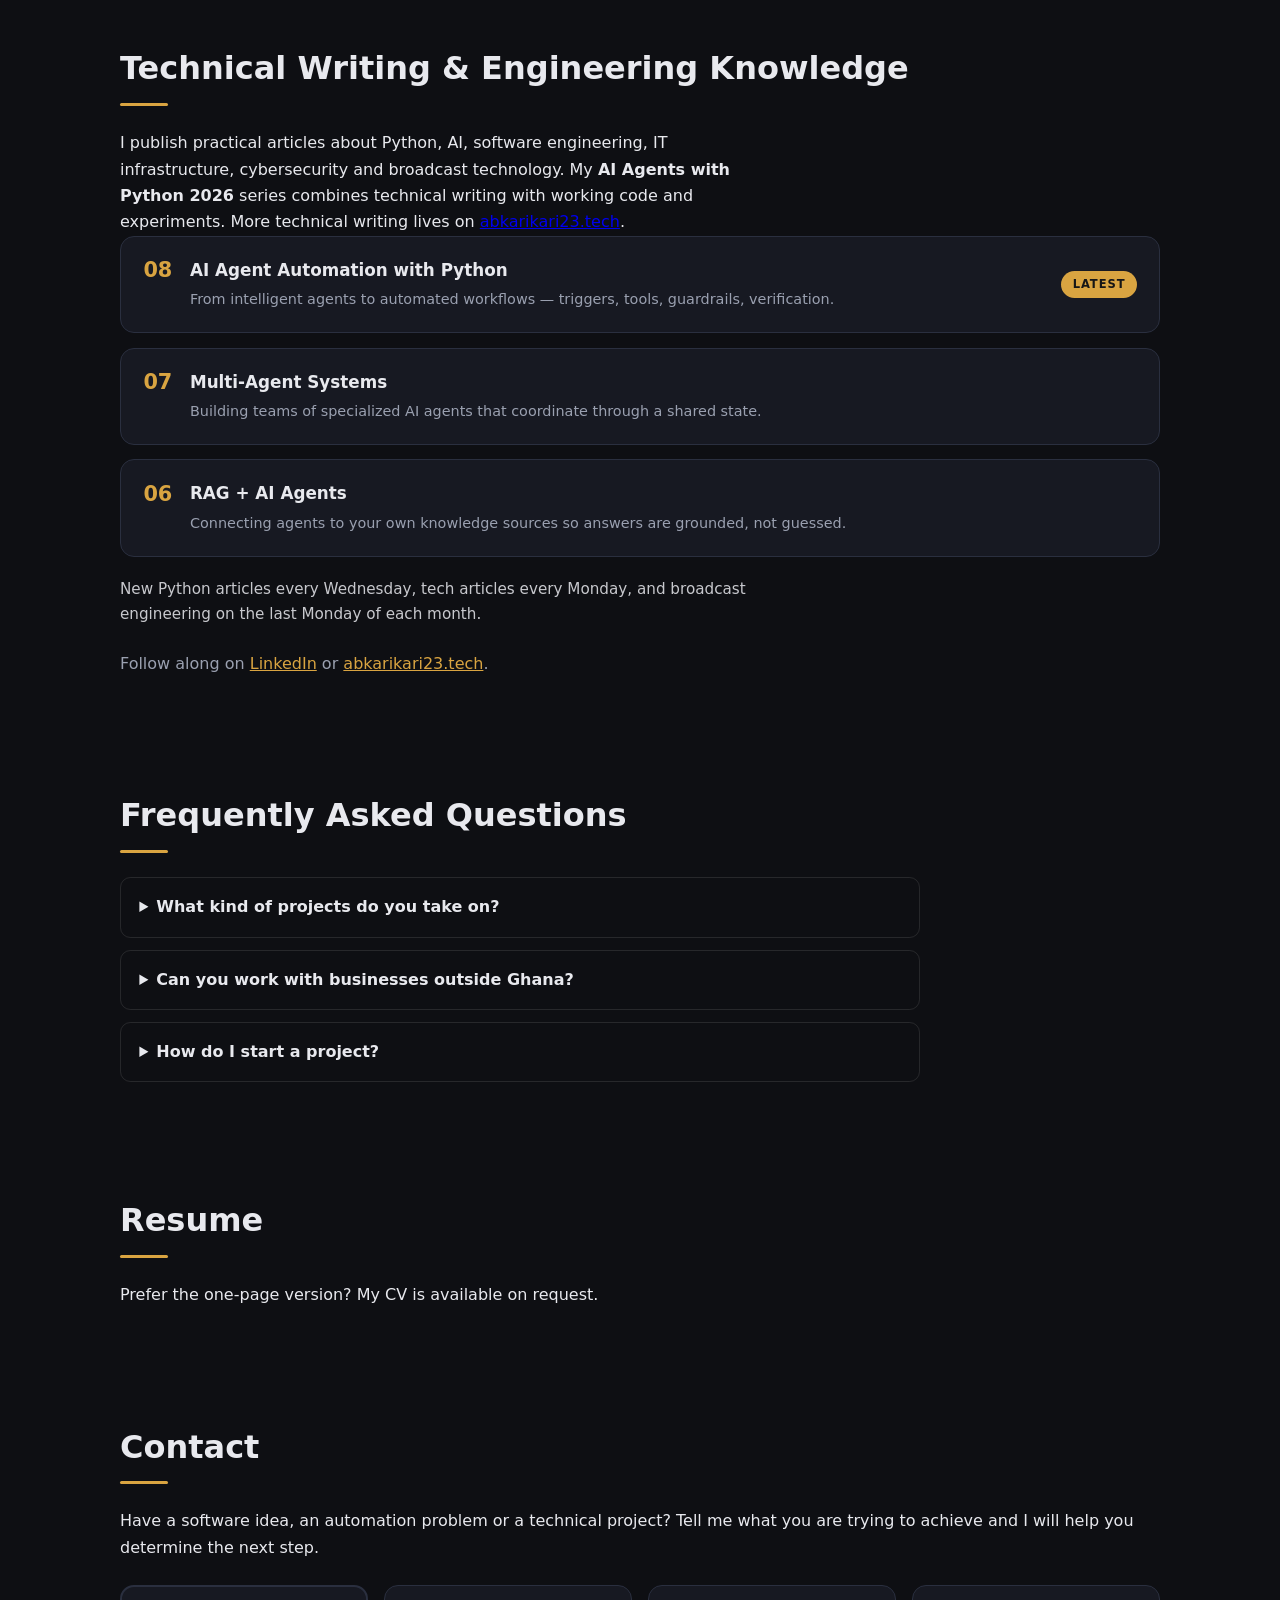
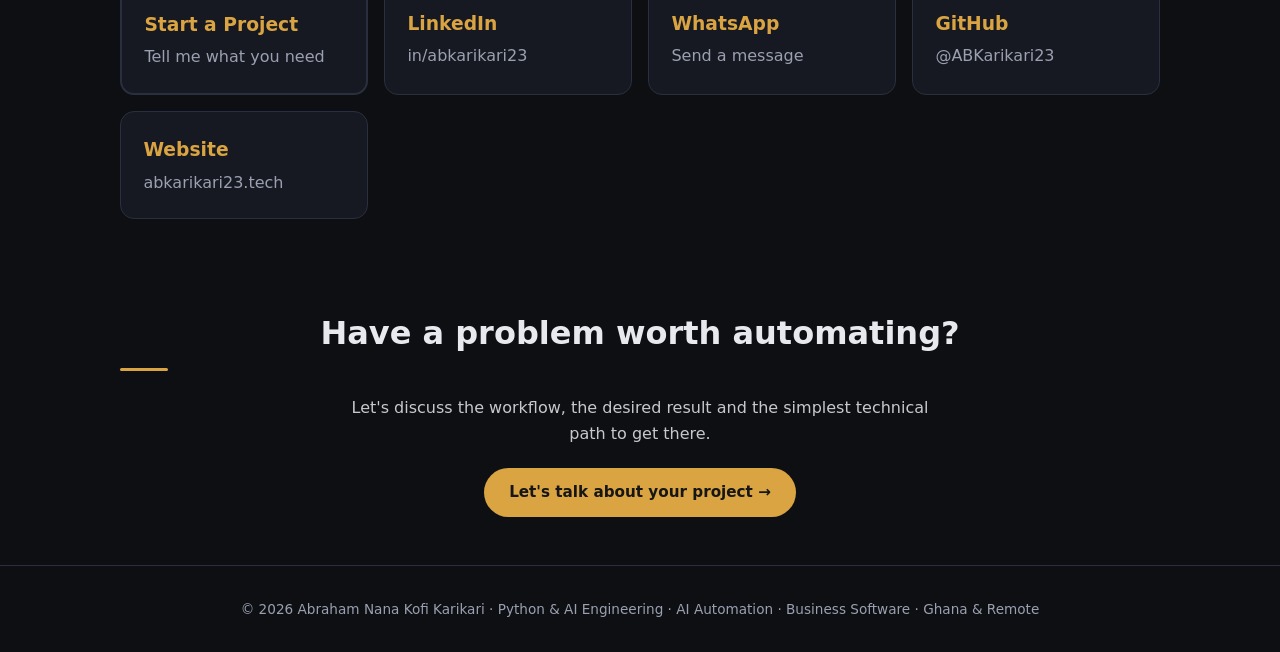
==== commit af4870c0: "Fix broken og-image (add SVG), hide missing resume.pdf link, bump CSS version" ====
--- a/index.html
+++ b/index.html
@@ -18,18 +18,18 @@
   <meta property="og:title" content="Abraham Karikari | Python &amp; AI Engineer in Ghana" />
   <meta property="og:description" content="AI automation, Python backend development, business software and technical solutions for businesses and teams." />
   <meta property="og:url" content="https://abkarikari23.github.io/" />
-  <meta property="og:image" content="https://abkarikari23.github.io/og-image.png" />
+  <meta property="og:image" content="https://abkarikari23.github.io/og-image.svg" />
   <meta property="og:image:alt" content="Abraham Karikari — Python and AI Engineer in Ghana" />
   <meta name="twitter:card" content="summary_large_image" />
   <meta name="twitter:title" content="Abraham Karikari | Python &amp; AI Engineer in Ghana" />
   <meta name="twitter:description" content="AI automation, Python backend development, business software and technical solutions." />
-  <meta name="twitter:image" content="https://abkarikari23.github.io/og-image.png" />
+  <meta name="twitter:image" content="https://abkarikari23.github.io/og-image.svg" />
   <link rel="author" href="https://www.linkedin.com/in/abkarikari23/" />
 
   <!-- Simple favicon, no extra file needed. -->
   <link rel="icon" href="data:image/svg+xml,%3Csvg xmlns='http://www.w3.org/2000/svg' viewBox='0 0 64 64'%3E%3Crect width='64' height='64' rx='12' fill='%230f172a'/%3E%3Ctext x='32' y='42' font-family='Arial,sans-serif' font-size='28' font-weight='700' text-anchor='middle' fill='%23ffffff'%3EAB%3C/text%3E%3C/svg%3E" />
 
-  <link rel="stylesheet" href="styles.css?v=4" />
+  <link rel="stylesheet" href="styles.css?v=5" />
   <link rel="sitemap" type="application/xml" href="sitemap.xml" />
 
   <!-- Small additions for the new elements. The rest of the look still comes from styles.css. -->
@@ -464,9 +464,10 @@
     <!-- Resume -->
     <section id="resume" class="section container">
       <h2>Resume</h2>
-      <p>Prefer the one-page version? Download my CV.</p>
-      <!-- Make sure resume.pdf is in the repo root, then open the live link to test it. -->
+      <p>Prefer the one-page version? My CV is available on request.</p>
+      <!-- Add resume.pdf to the repo root, then uncomment the link below.
       <a class="btn btn-primary" href="resume.pdf" target="_blank" rel="noopener">Download CV (PDF)</a>
+      -->
     </section>
 
     <!-- Contact -->
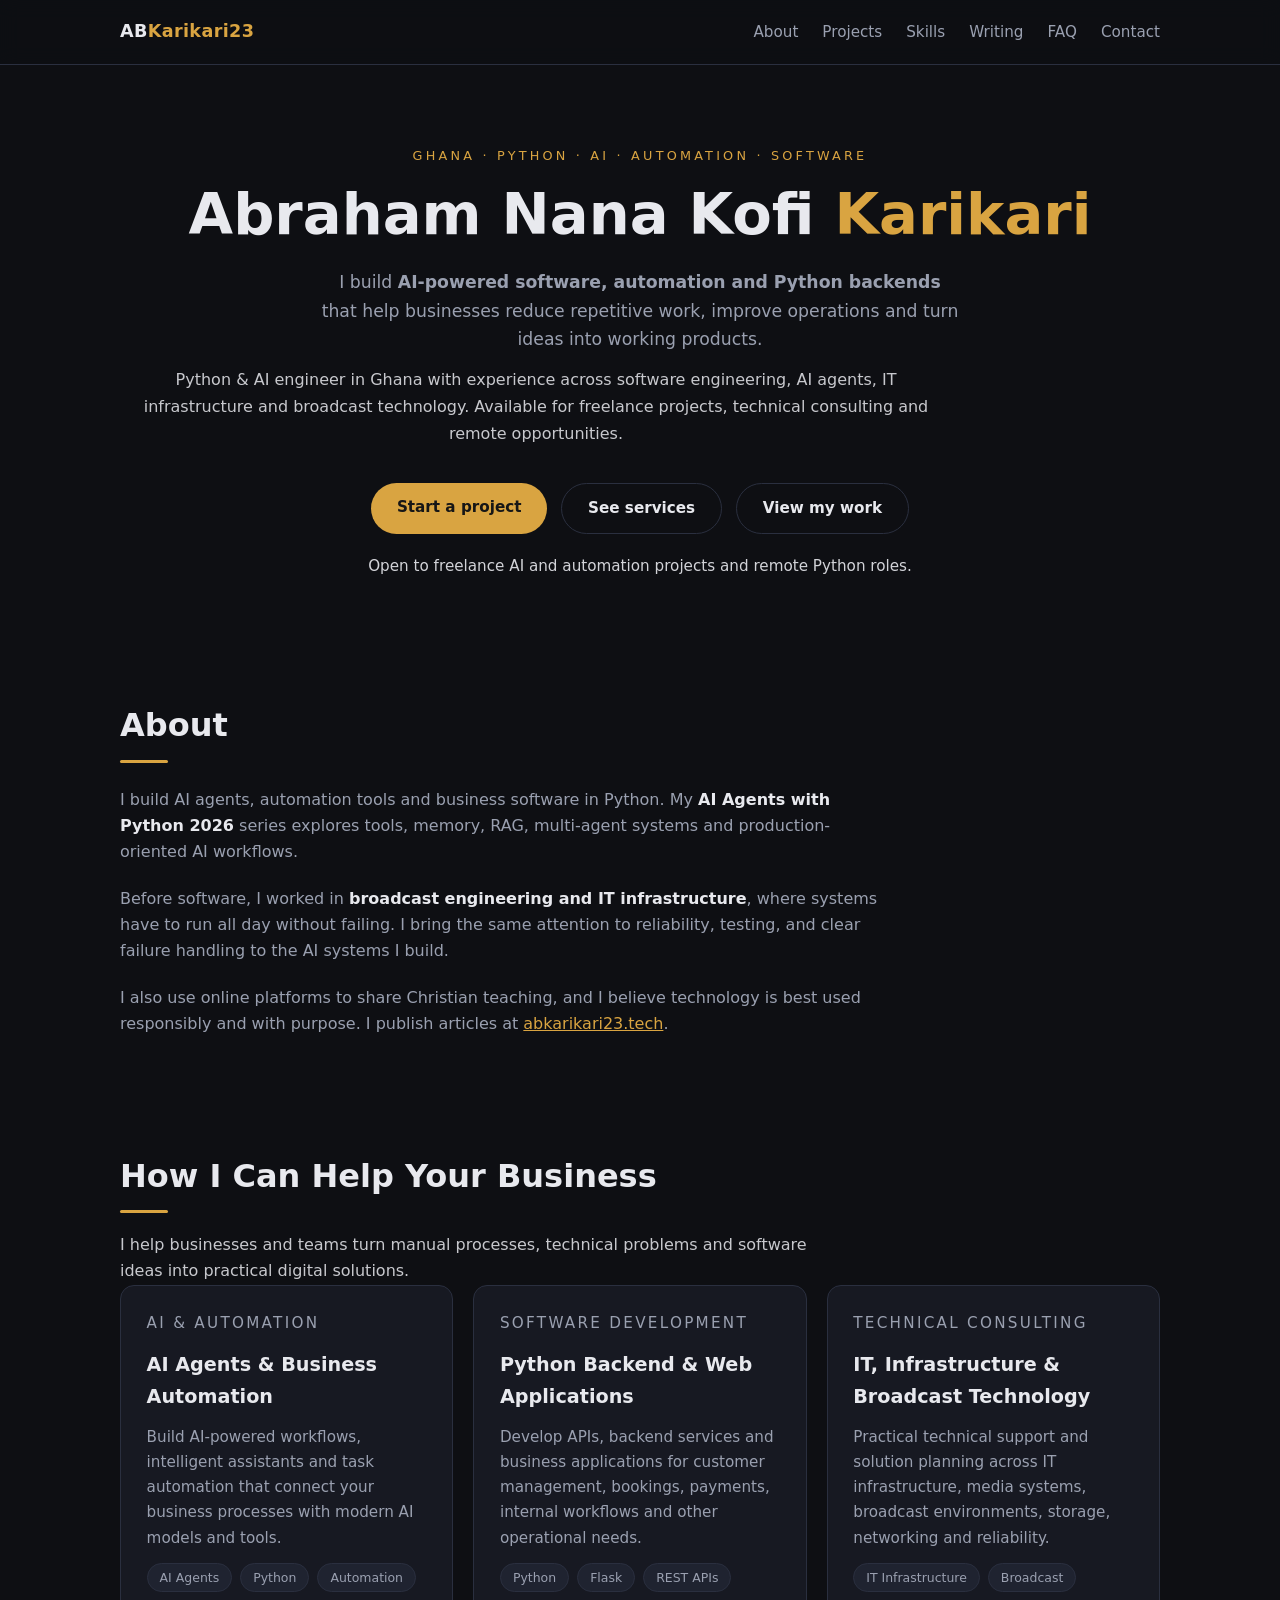
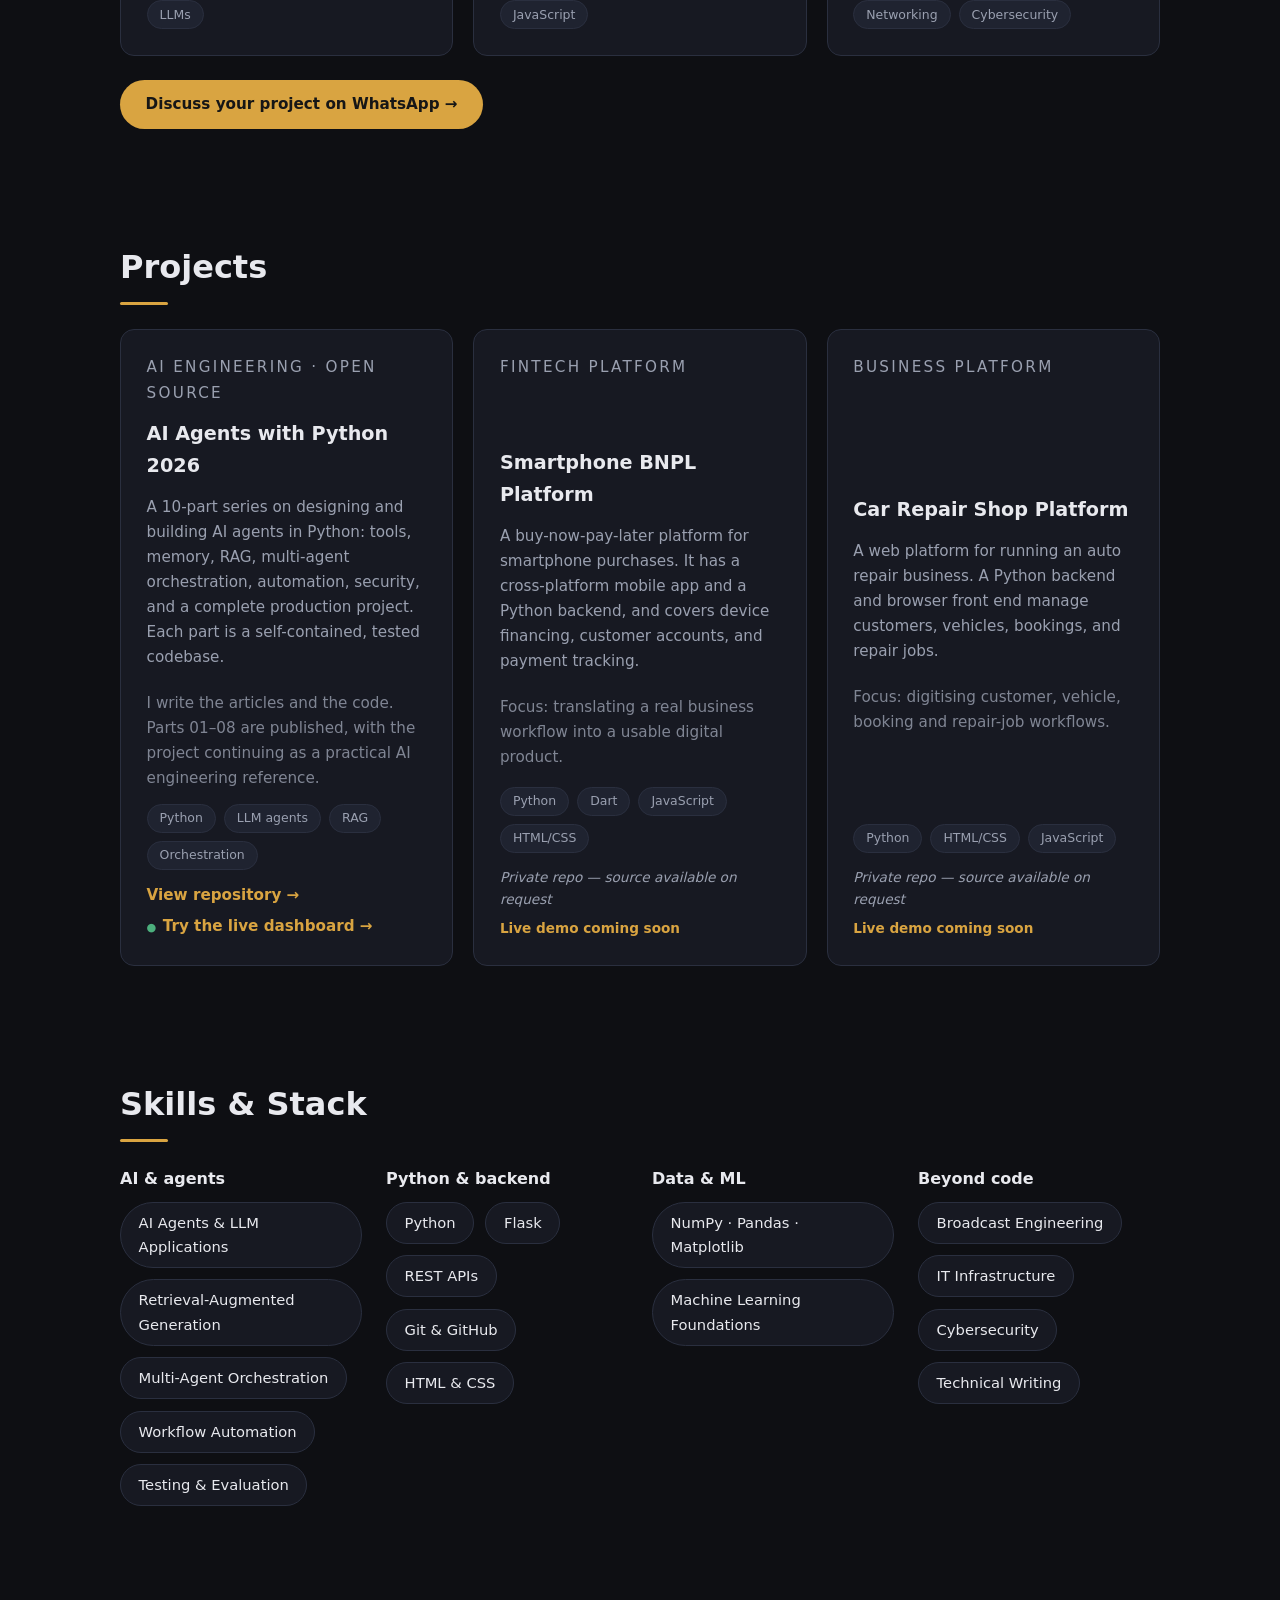
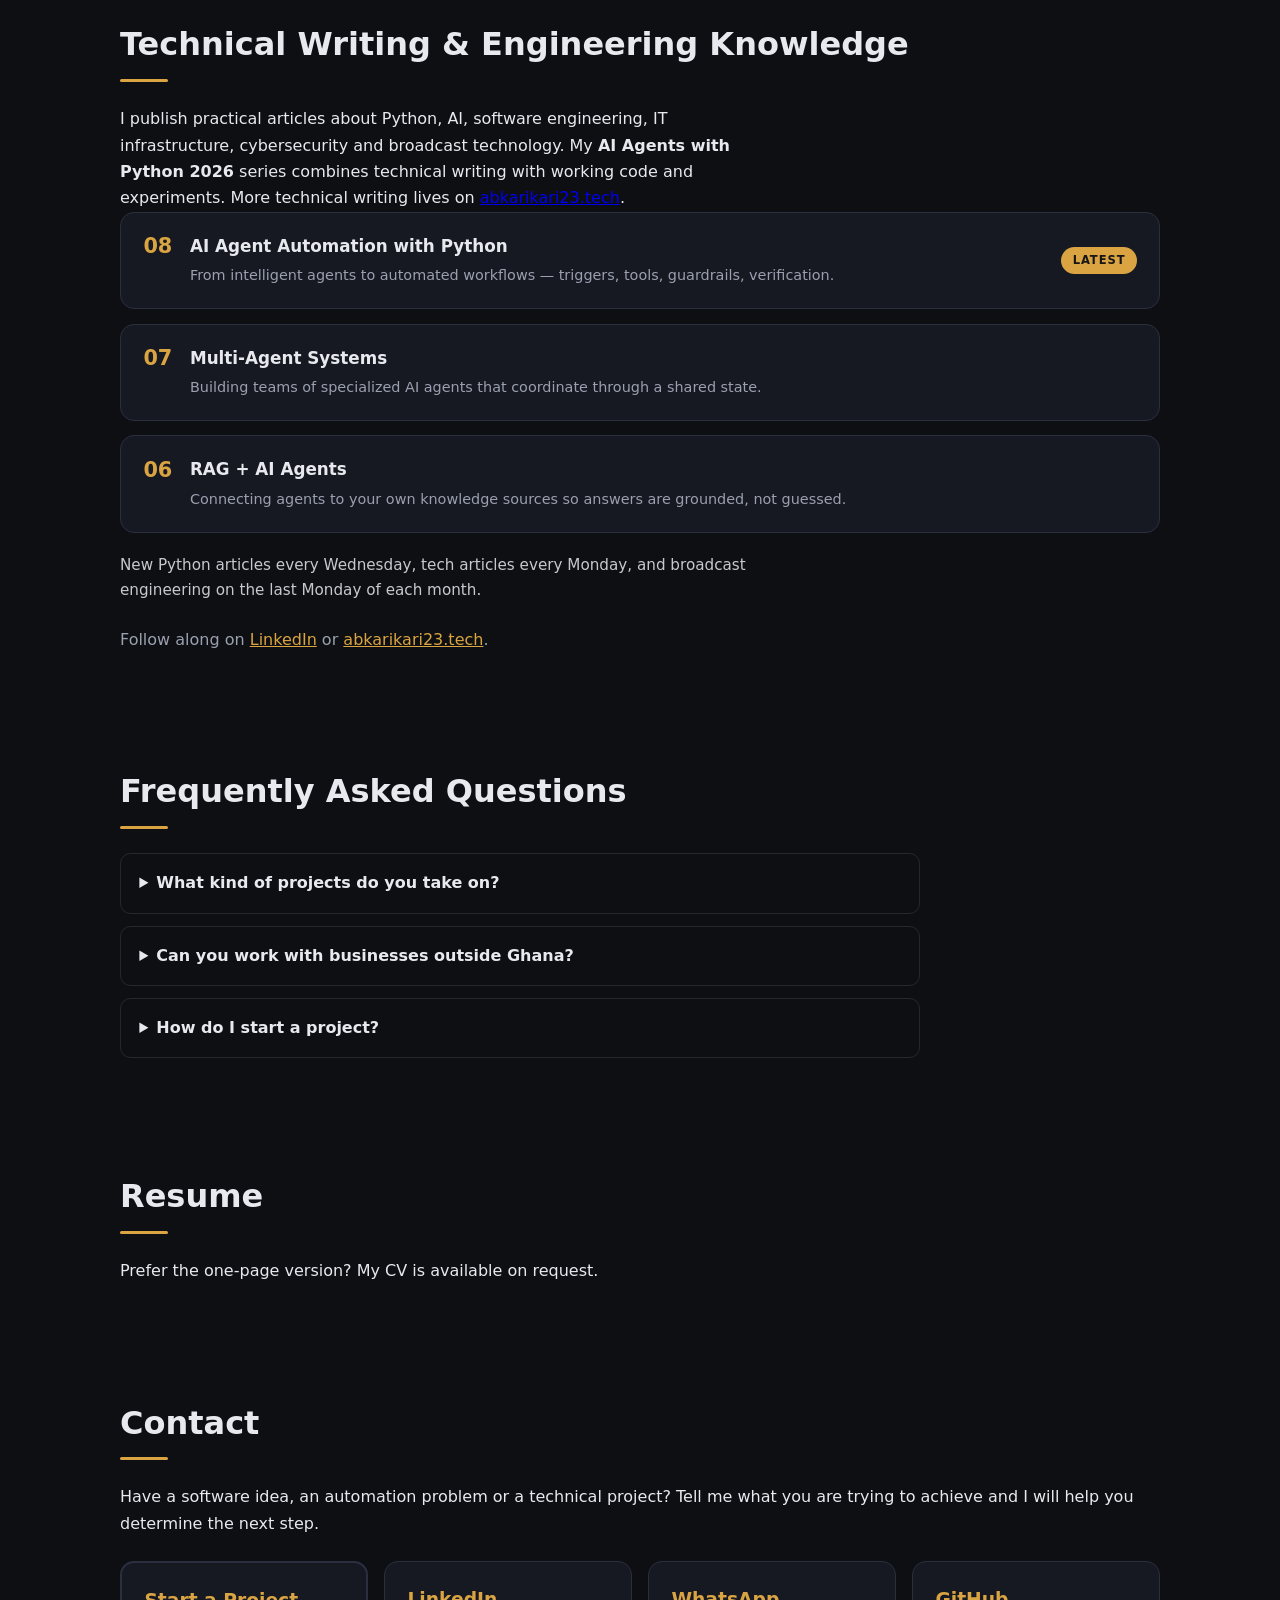
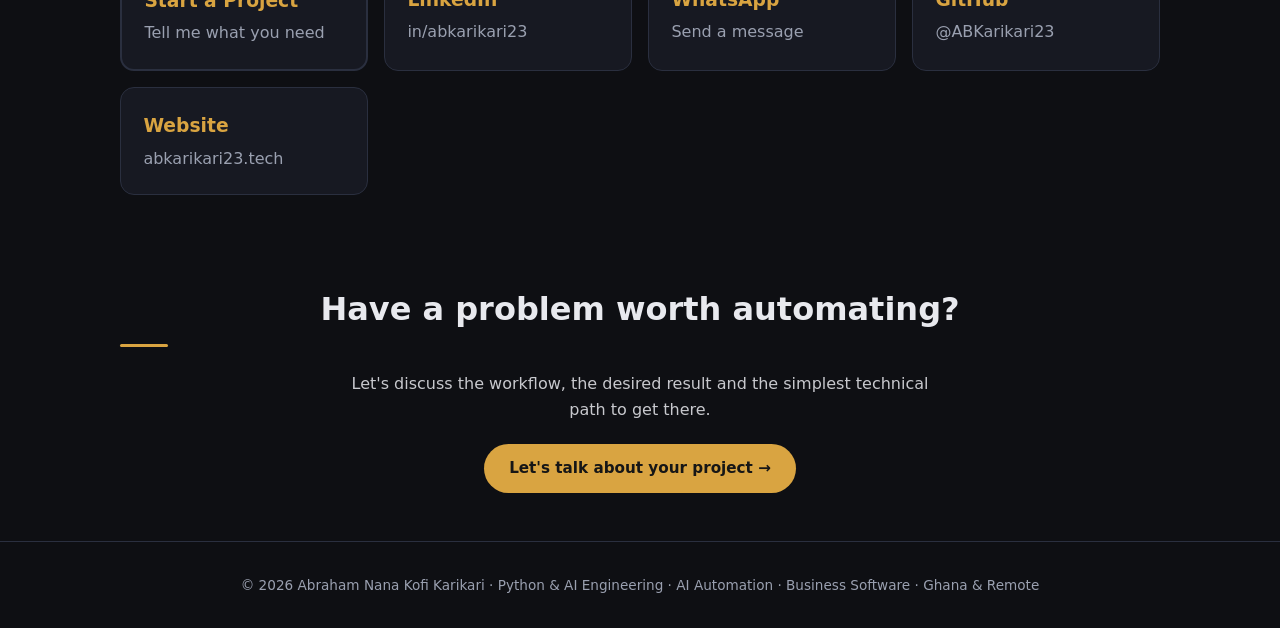
==== commit 2f6e1ac0: "Fix hero text arrangement: widen hero-sub, improve line flow" ====
--- a/index.html
+++ b/index.html
@@ -36,7 +36,7 @@
   <style>
     .skip-link { position: absolute; left: -9999px; top: 0; padding: .6rem 1rem; background: #fff; color: #000; z-index: 1000; }
     .skip-link:focus { left: 1rem; top: 1rem; }
-    .hero-sub { margin-top: .75rem; max-width: 60ch; opacity: .85; }
+    .hero-sub { margin-top: .75rem; max-width: 52rem; opacity: .85; line-height: 1.7; }
     .availability { margin-top: 1.25rem; font-size: .95rem; opacity: .9; }
     .project-status { margin: .5rem 0 0; font-size: .9rem; opacity: .8; }
     .skill-groups { display: grid; gap: 1.5rem; grid-template-columns: repeat(auto-fit, minmax(240px, 1fr)); }
@@ -201,13 +201,13 @@
       <p class="hero-kicker">Ghana · Python · AI · Automation · Software</p>
       <h1>Abraham Nana Kofi <span class="accent">Karikari</span></h1>
       <p class="hero-tagline">
-        I build <strong>AI-powered software, automation and Python backends</strong> that help businesses
-        reduce repetitive work, improve operations and turn ideas into working products.
+        I build <strong>AI-powered software, automation and Python backends</strong> that help
+        businesses reduce repetitive work, improve operations and turn ideas into working products.
       </p>
       <p class="hero-sub">
-        Python &amp; AI engineer in Ghana with experience across software engineering,
-        AI agents, IT infrastructure and broadcast technology. Available for freelance projects,
-        technical consulting and remote opportunities.
+        Python &amp; AI engineer in Ghana with experience across software engineering, AI agents,
+        IT infrastructure and broadcast technology. Available for freelance projects, technical
+        consulting and remote opportunities.
       </p>
       <div class="hero-actions">
         <a class="btn btn-primary" href="#contact">Start a project</a>
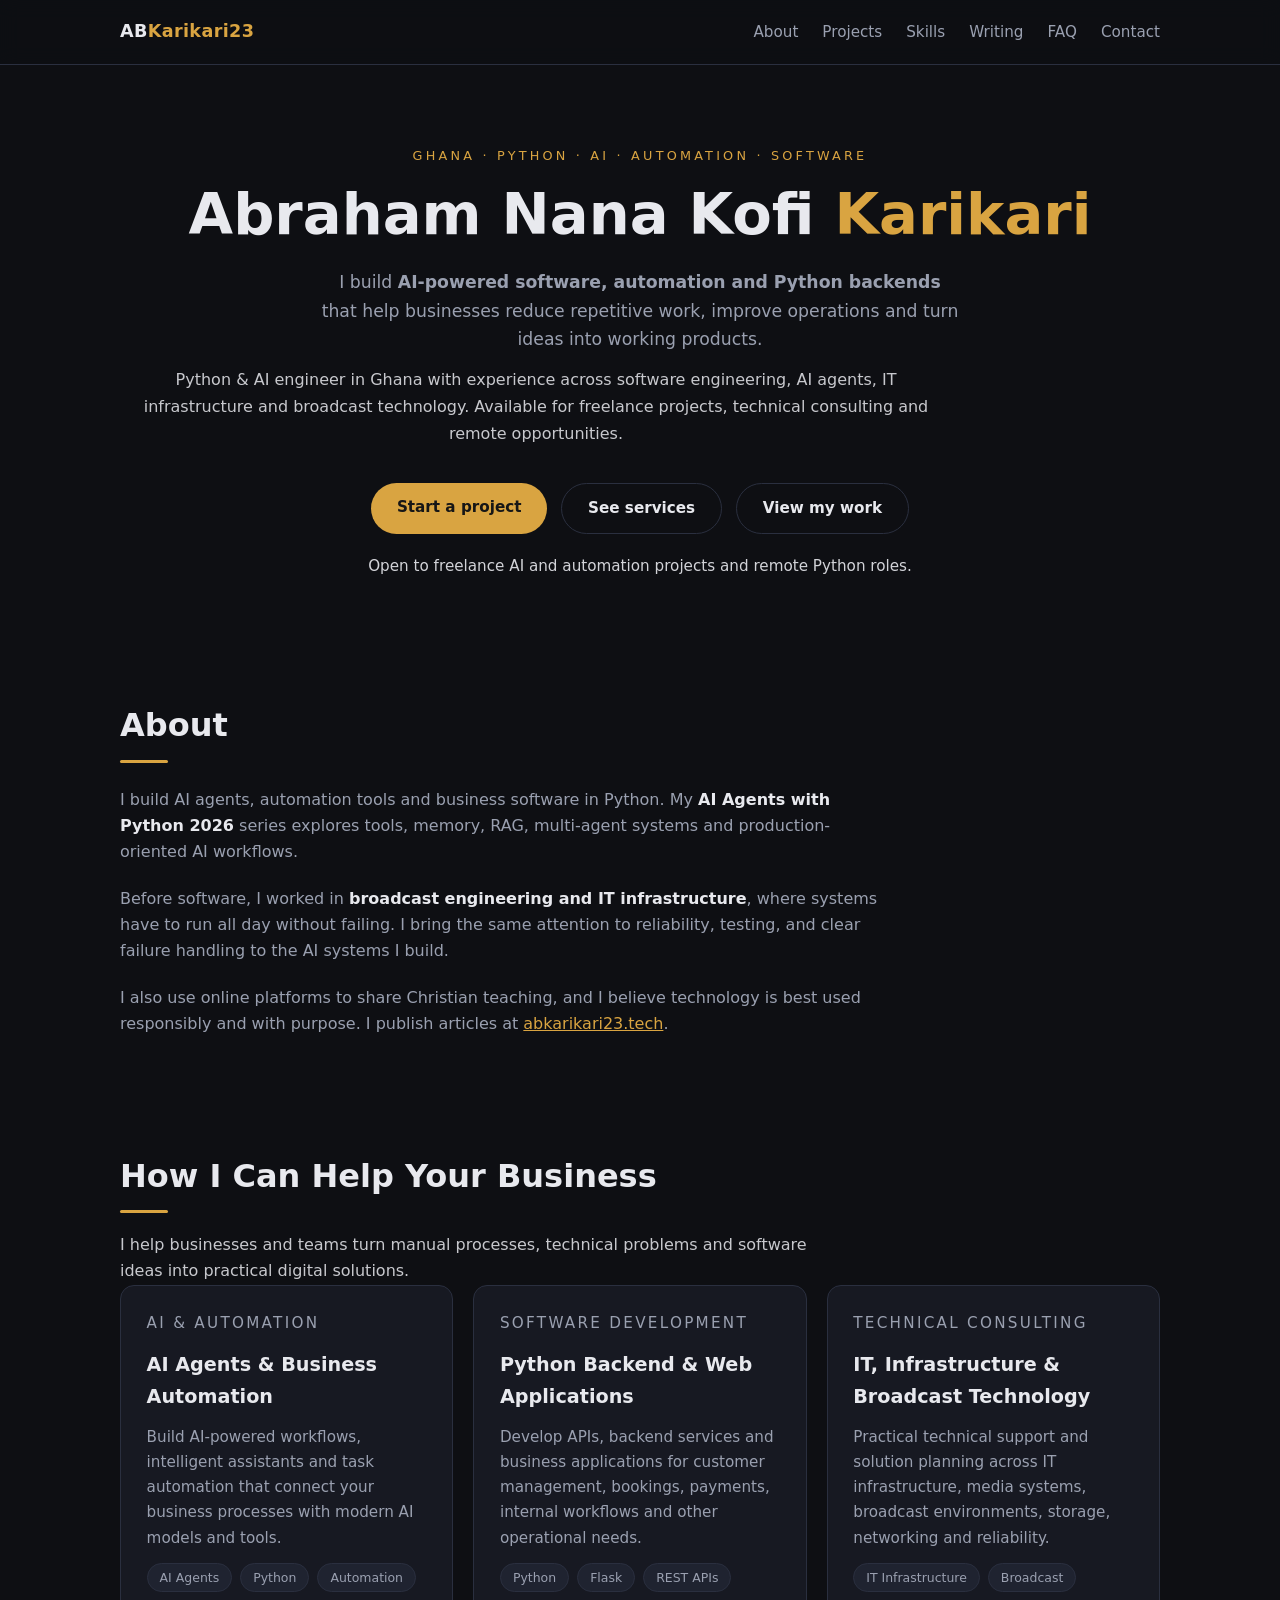
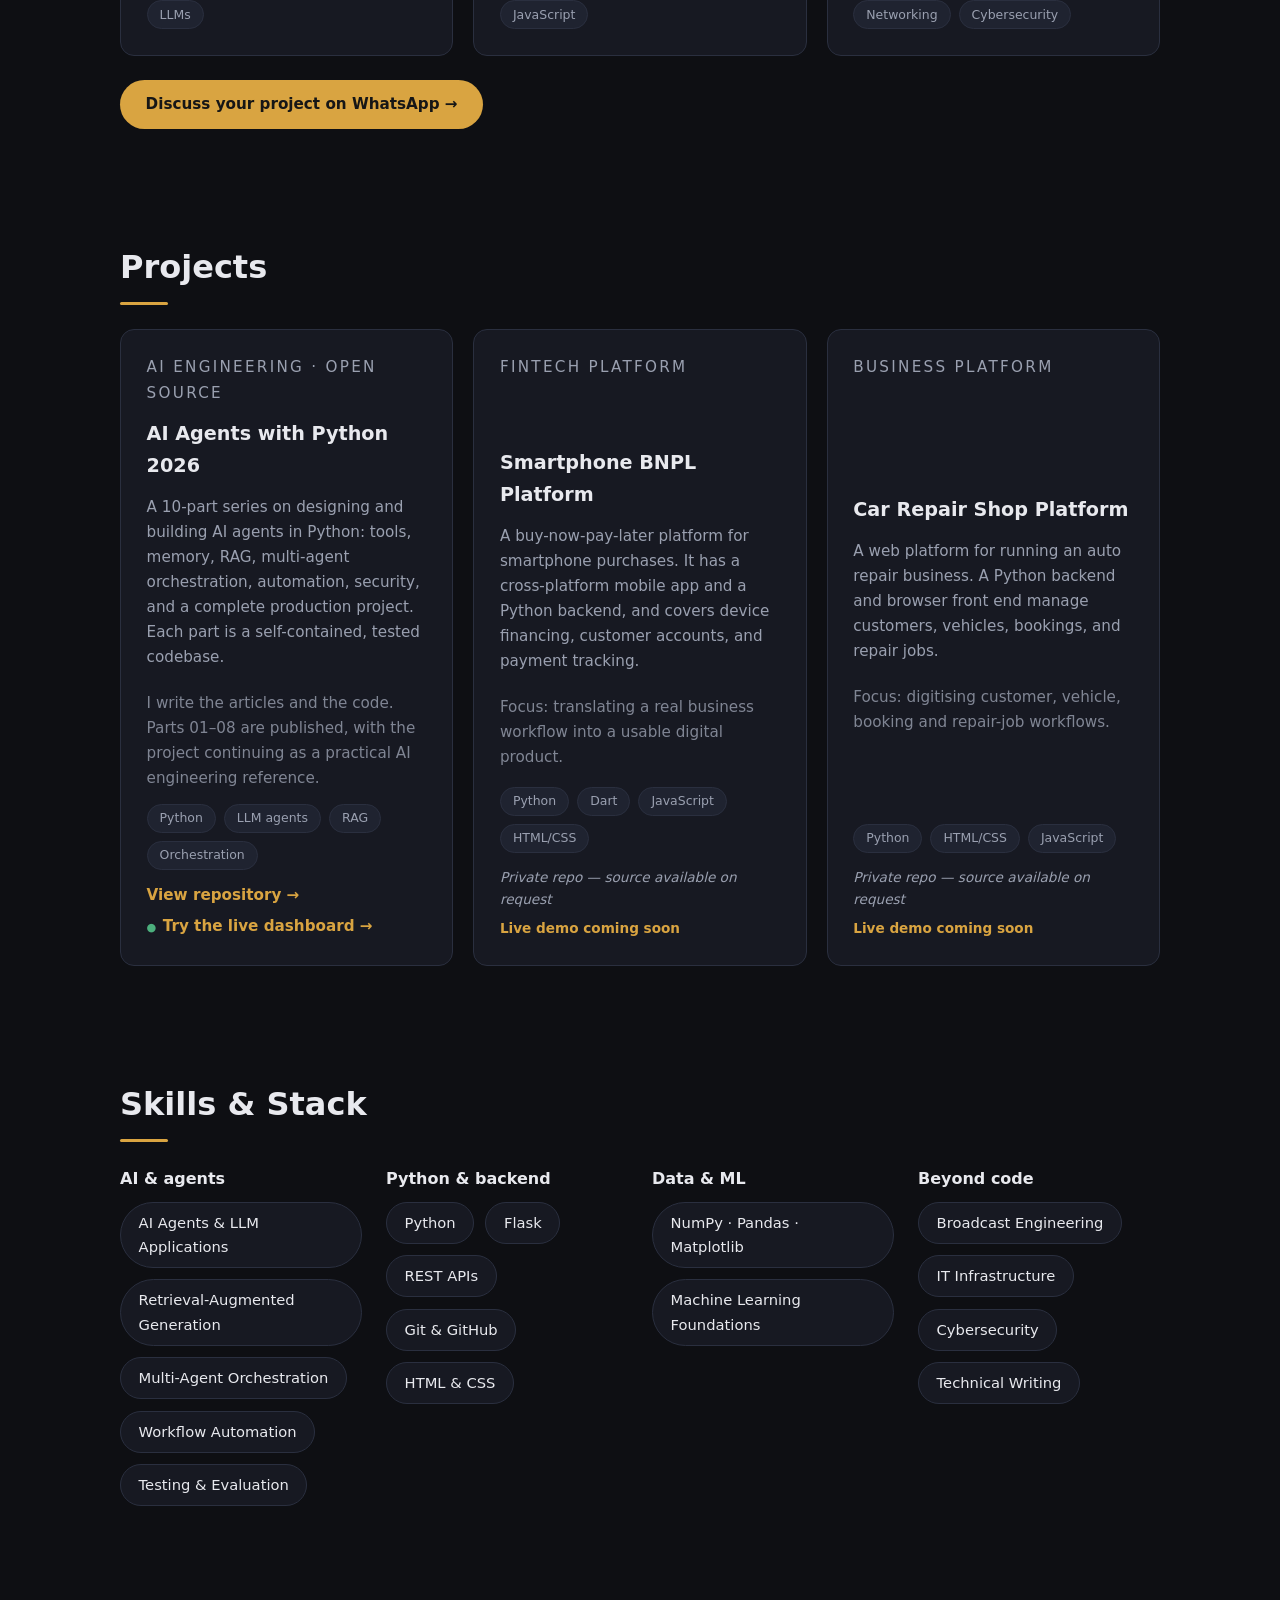
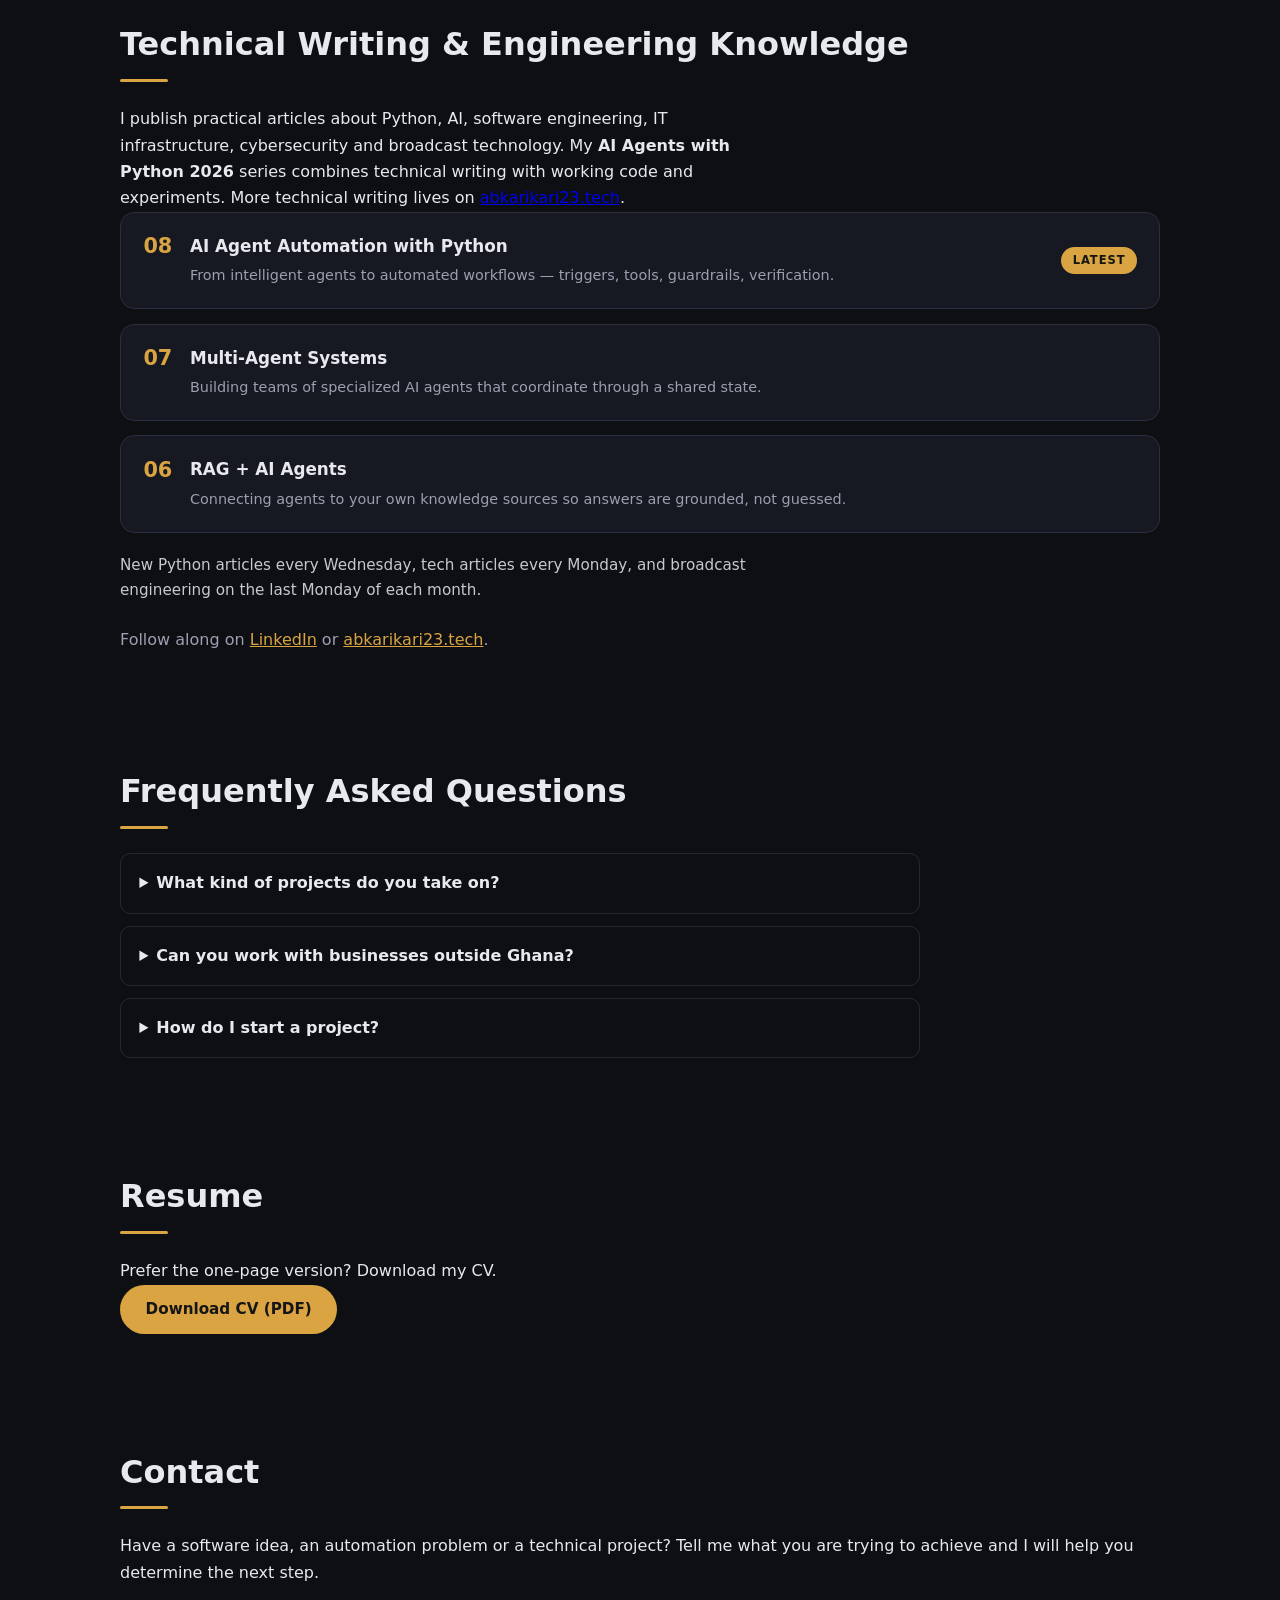
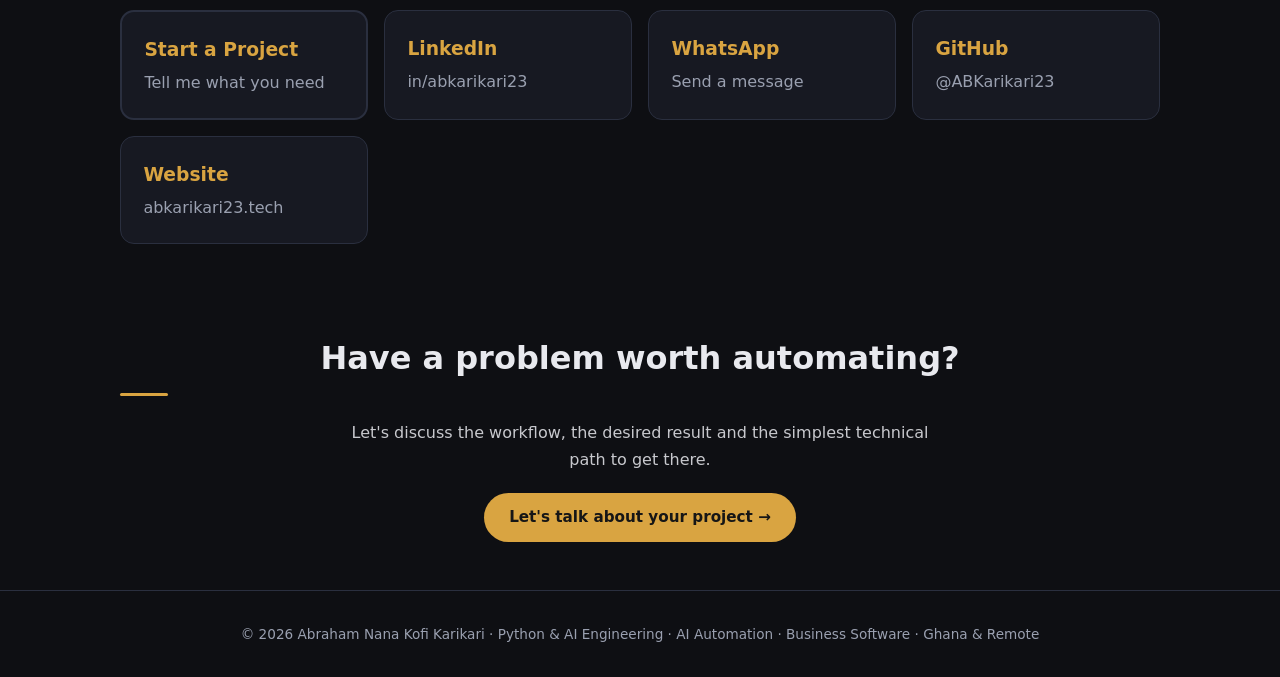
==== commit e5a4275f: "Add resume.pdf and restore Download CV button" ====
--- a/index.html
+++ b/index.html
@@ -29,7 +29,7 @@
   <!-- Simple favicon, no extra file needed. -->
   <link rel="icon" href="data:image/svg+xml,%3Csvg xmlns='http://www.w3.org/2000/svg' viewBox='0 0 64 64'%3E%3Crect width='64' height='64' rx='12' fill='%230f172a'/%3E%3Ctext x='32' y='42' font-family='Arial,sans-serif' font-size='28' font-weight='700' text-anchor='middle' fill='%23ffffff'%3EAB%3C/text%3E%3C/svg%3E" />
 
-  <link rel="stylesheet" href="styles.css?v=5" />
+  <link rel="stylesheet" href="styles.css?v=6" />
   <link rel="sitemap" type="application/xml" href="sitemap.xml" />
 
   <!-- Small additions for the new elements. The rest of the look still comes from styles.css. -->
@@ -464,10 +464,8 @@
     <!-- Resume -->
     <section id="resume" class="section container">
       <h2>Resume</h2>
-      <p>Prefer the one-page version? My CV is available on request.</p>
-      <!-- Add resume.pdf to the repo root, then uncomment the link below.
+      <p>Prefer the one-page version? Download my CV.</p>
       <a class="btn btn-primary" href="resume.pdf" target="_blank" rel="noopener">Download CV (PDF)</a>
-      -->
     </section>
 
     <!-- Contact -->
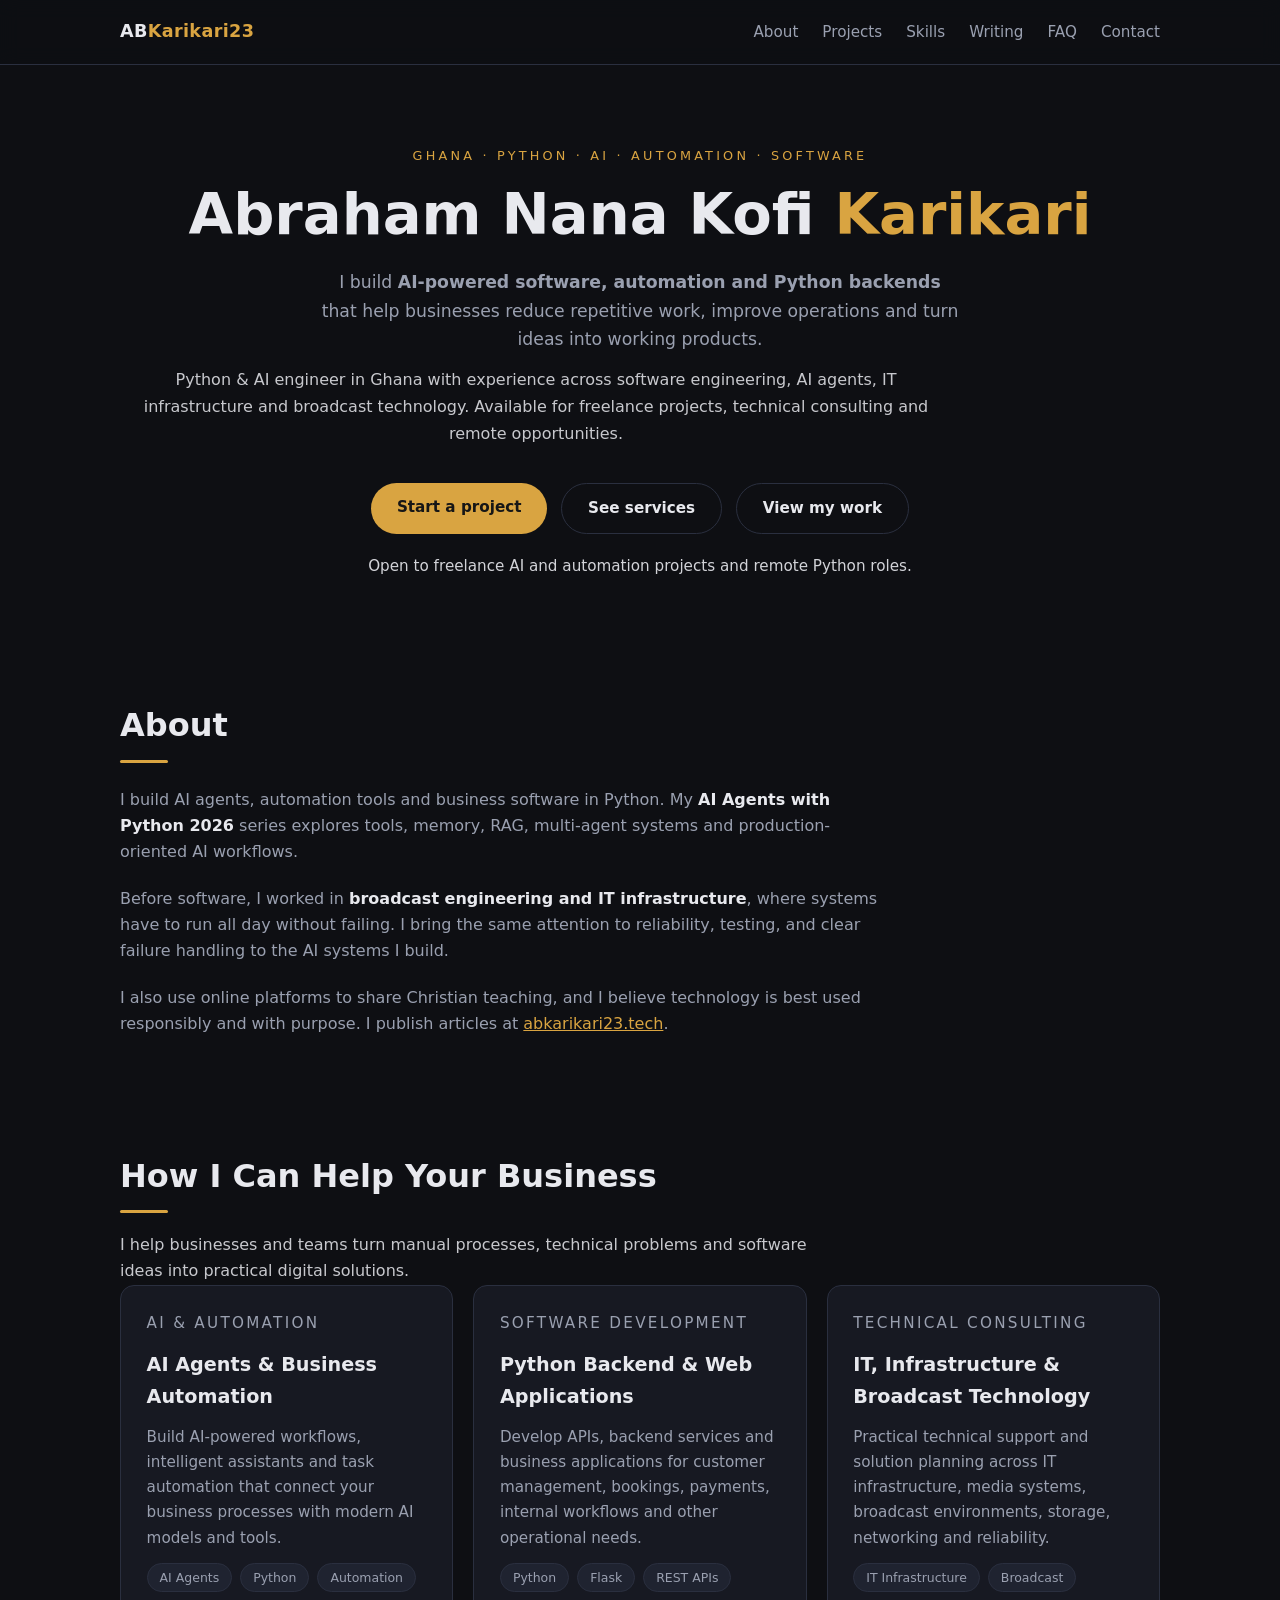
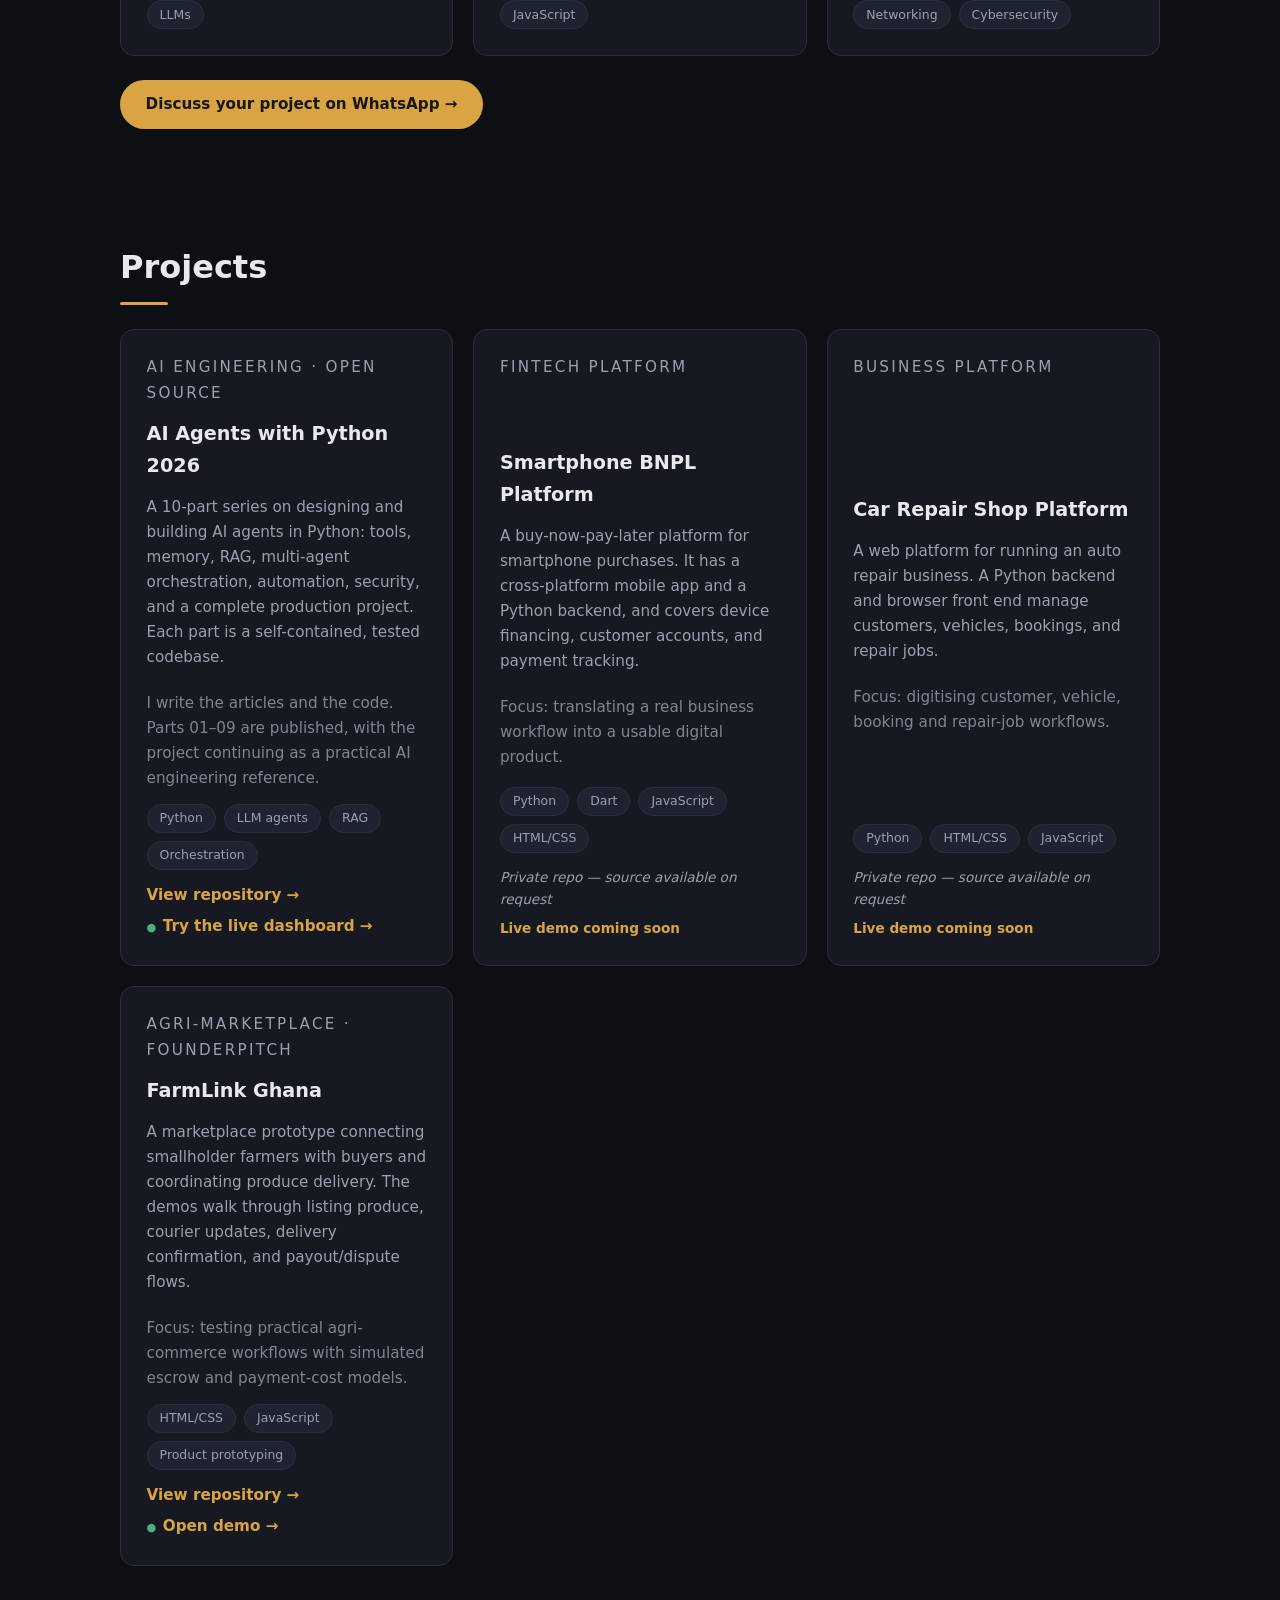
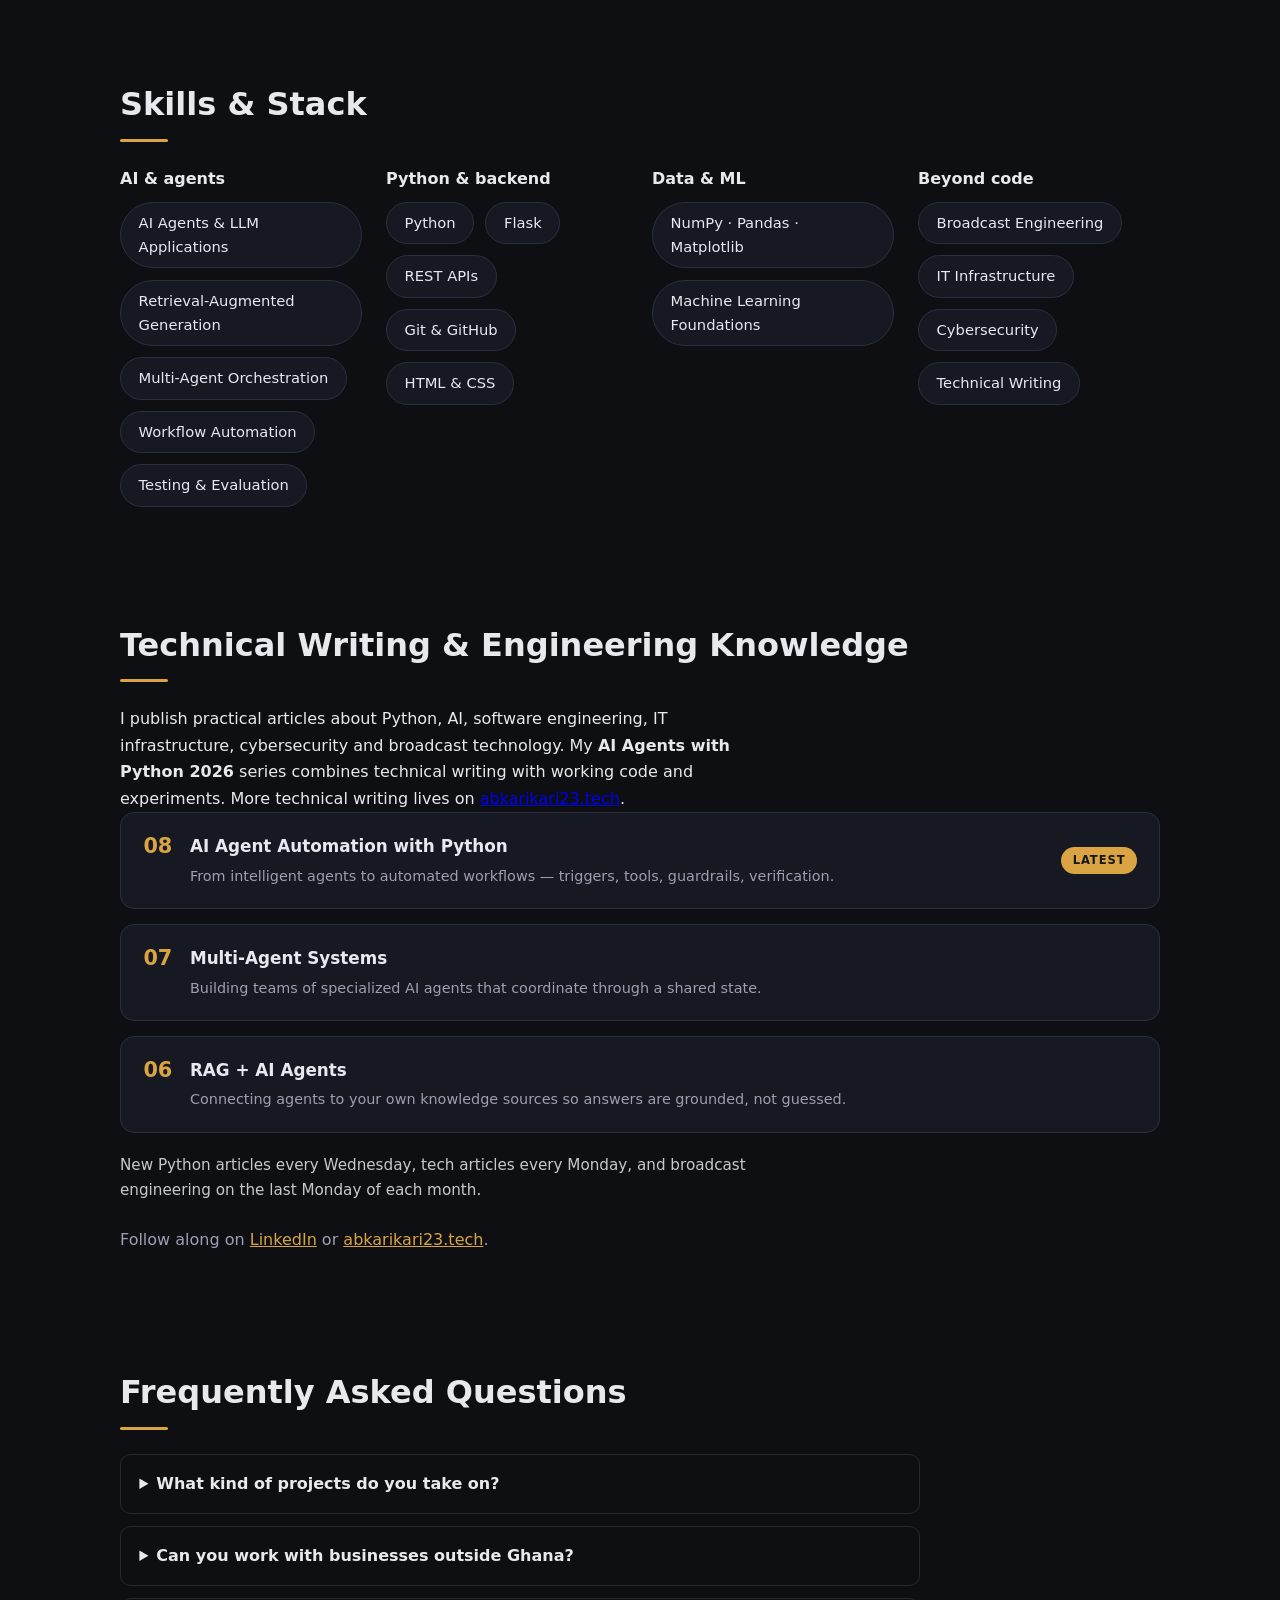
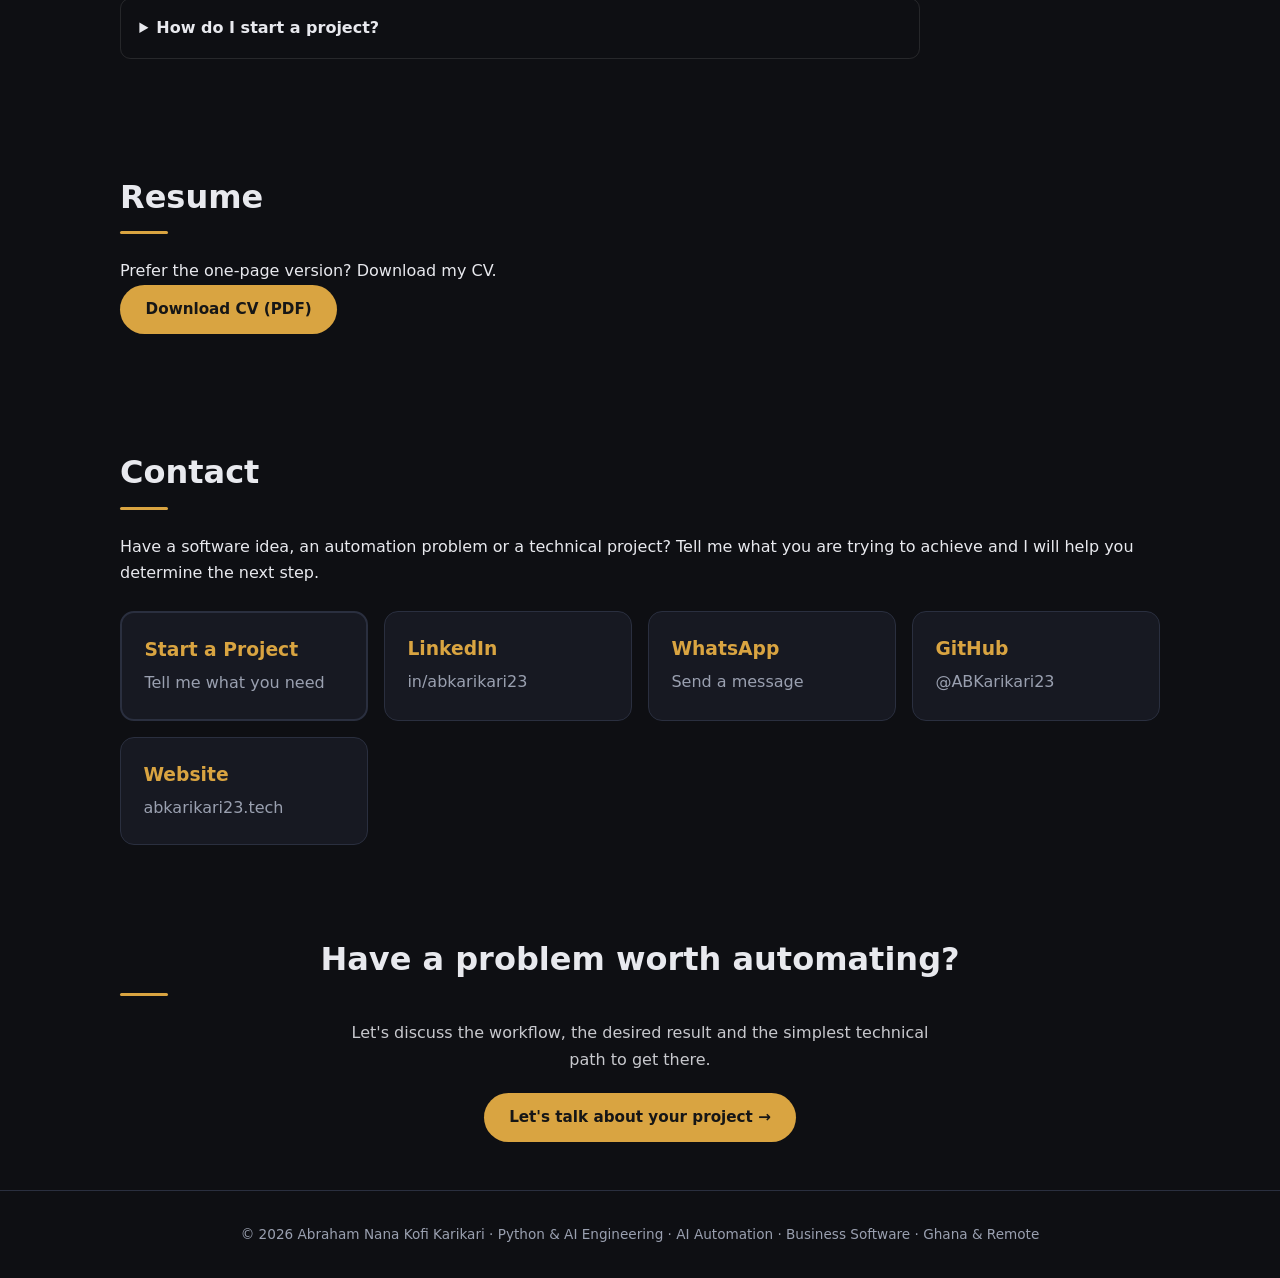
==== commit 42fe31e7: "Add FarmLink Ghana to portfolio projects Co-authored-by: Copilot <223556219+Copilot@users.noreply.gi" ====
--- a/index.html
+++ b/index.html
@@ -285,7 +285,7 @@
         </article>
       </div>
       <div class="service-cta">
-        <a class="btn btn-primary" href="https://wa.me/233547040204?text=Hello%20Abraham%2C%20I%27d%20like%20to%20discuss%20a%20project." target="_blank" rel="noopener">Discuss your project on WhatsApp →</a>
+        <a class="btn btn-primary" href="https://wa.me/233201283577?text=Hello%20Abraham%2C%20I%27d%20like%20to%20discuss%20a%20project." target="_blank" rel="noopener">Discuss your project on WhatsApp →</a>
       </div>
     </section>
 
@@ -302,7 +302,7 @@
             and a complete production project. Each part is a self-contained,
             tested codebase.
           </p>
-          <p class="project-status">I write the articles and the code. Parts 01–08 are published, with the project continuing as a practical AI engineering reference.</p>
+          <p class="project-status">I write the articles and the code. Parts 01–09 are published, with the project continuing as a practical AI engineering reference.</p>
           <!-- TODO: add a dashboard screenshot here, for example:
           <img src="images/dashboard.png" alt="Screenshot of the AI Agents with Python 2026 dashboard" loading="lazy" width="800" height="450" />
           -->
@@ -347,6 +347,24 @@
           <div class="card-links">
             <span class="card-note">Private repo — source available on request</span>
             <span class="card-note demo-soon">Live demo coming soon</span>
+          </div>
+        </article>
+
+        <article class="card">
+          <p class="card-kicker">Agri-marketplace · FounderPitch</p>
+          <h3>FarmLink Ghana</h3>
+          <p>
+            A marketplace prototype connecting smallholder farmers with buyers and
+            coordinating produce delivery. The demos walk through listing produce,
+            courier updates, delivery confirmation, and payout/dispute flows.
+          </p>
+          <p class="project-status">Focus: testing practical agri-commerce workflows with simulated escrow and payment-cost models.</p>
+          <div class="tags">
+            <span>HTML/CSS</span><span>JavaScript</span><span>Product prototyping</span>
+          </div>
+          <div class="card-links">
+            <a class="card-link" href="https://github.com/ABKarikari23/FarmLink-Ghana" target="_blank" rel="noopener">View repository →</a>
+            <a class="card-link live" href="https://abkarikari23.github.io/FarmLink-Ghana/farmlink-ghana-demo.html" target="_blank" rel="noopener">Open demo →</a>
           </div>
         </article>
       </div>
@@ -473,7 +491,7 @@
       <h2>Contact</h2>
       <p>Have a software idea, an automation problem or a technical project? Tell me what you are trying to achieve and I will help you determine the next step.</p>
       <div class="contact-grid">
-        <a class="contact-card contact-primary" href="https://wa.me/233547040204?text=Hello%20Abraham%2C%20I%27d%20like%20to%20discuss%20a%20project." target="_blank" rel="noopener">
+        <a class="contact-card contact-primary" href="https://wa.me/233201283577?text=Hello%20Abraham%2C%20I%27d%20like%20to%20discuss%20a%20project." target="_blank" rel="noopener">
           <h3>Start a Project</h3>
           <p>Tell me what you need</p>
         </a>
@@ -487,7 +505,7 @@
           <h3>LinkedIn</h3>
           <p>in/abkarikari23</p>
         </a>
-        <a class="contact-card" href="https://wa.me/233547040204" target="_blank" rel="noopener">
+        <a class="contact-card" href="https://wa.me/233201283577" target="_blank" rel="noopener">
           <h3>WhatsApp</h3>
           <p>Send a message</p>
         </a>
@@ -507,7 +525,7 @@
   <section class="section container business-cta" aria-label="Project call to action">
     <h2>Have a problem worth automating?</h2>
     <p>Let's discuss the workflow, the desired result and the simplest technical path to get there.</p>
-    <a class="btn btn-primary" href="https://wa.me/233547040204?text=Hello%20Abraham%2C%20I%27d%20like%20to%20discuss%20a%20business%20or%20software%20project." target="_blank" rel="noopener">Let's talk about your project →</a>
+    <a class="btn btn-primary" href="https://wa.me/233201283577?text=Hello%20Abraham%2C%20I%27d%20like%20to%20discuss%20a%20business%20or%20software%20project." target="_blank" rel="noopener">Let's talk about your project →</a>
   </section>
 
   <footer class="site-footer">
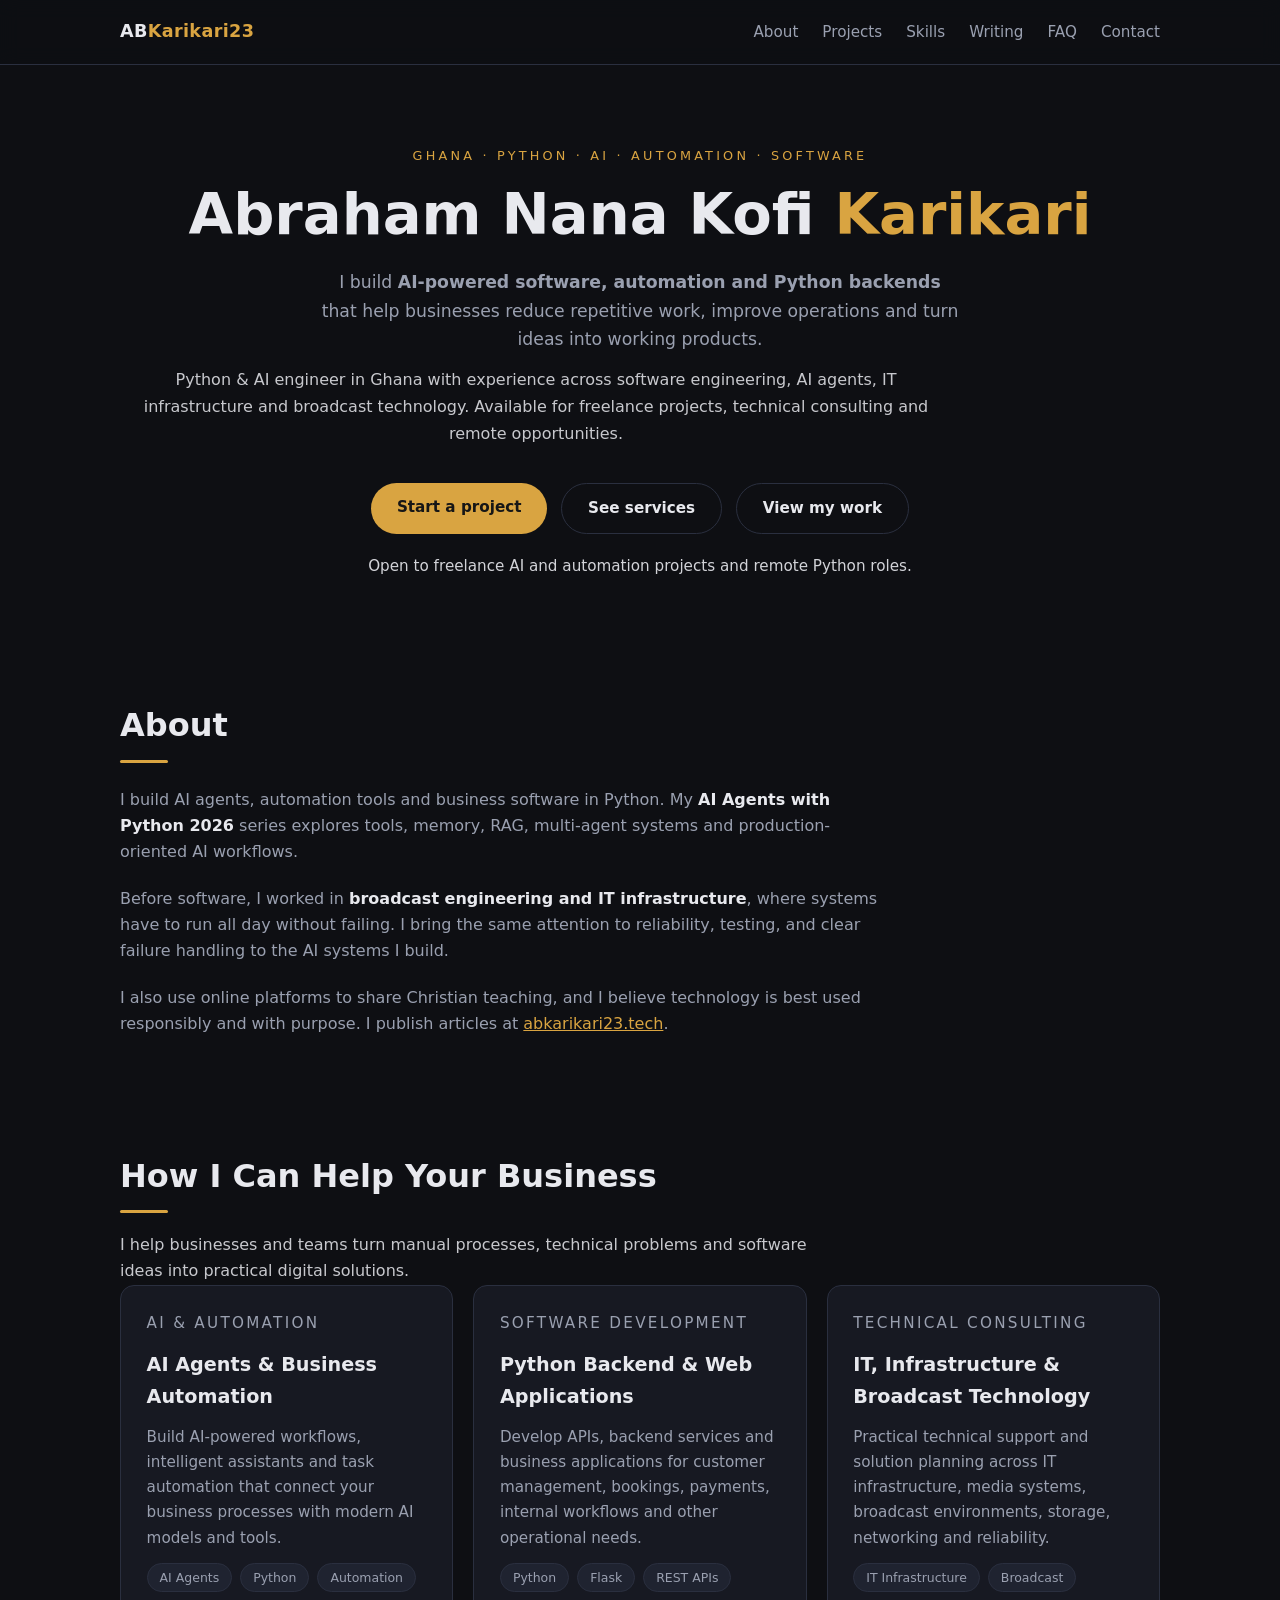
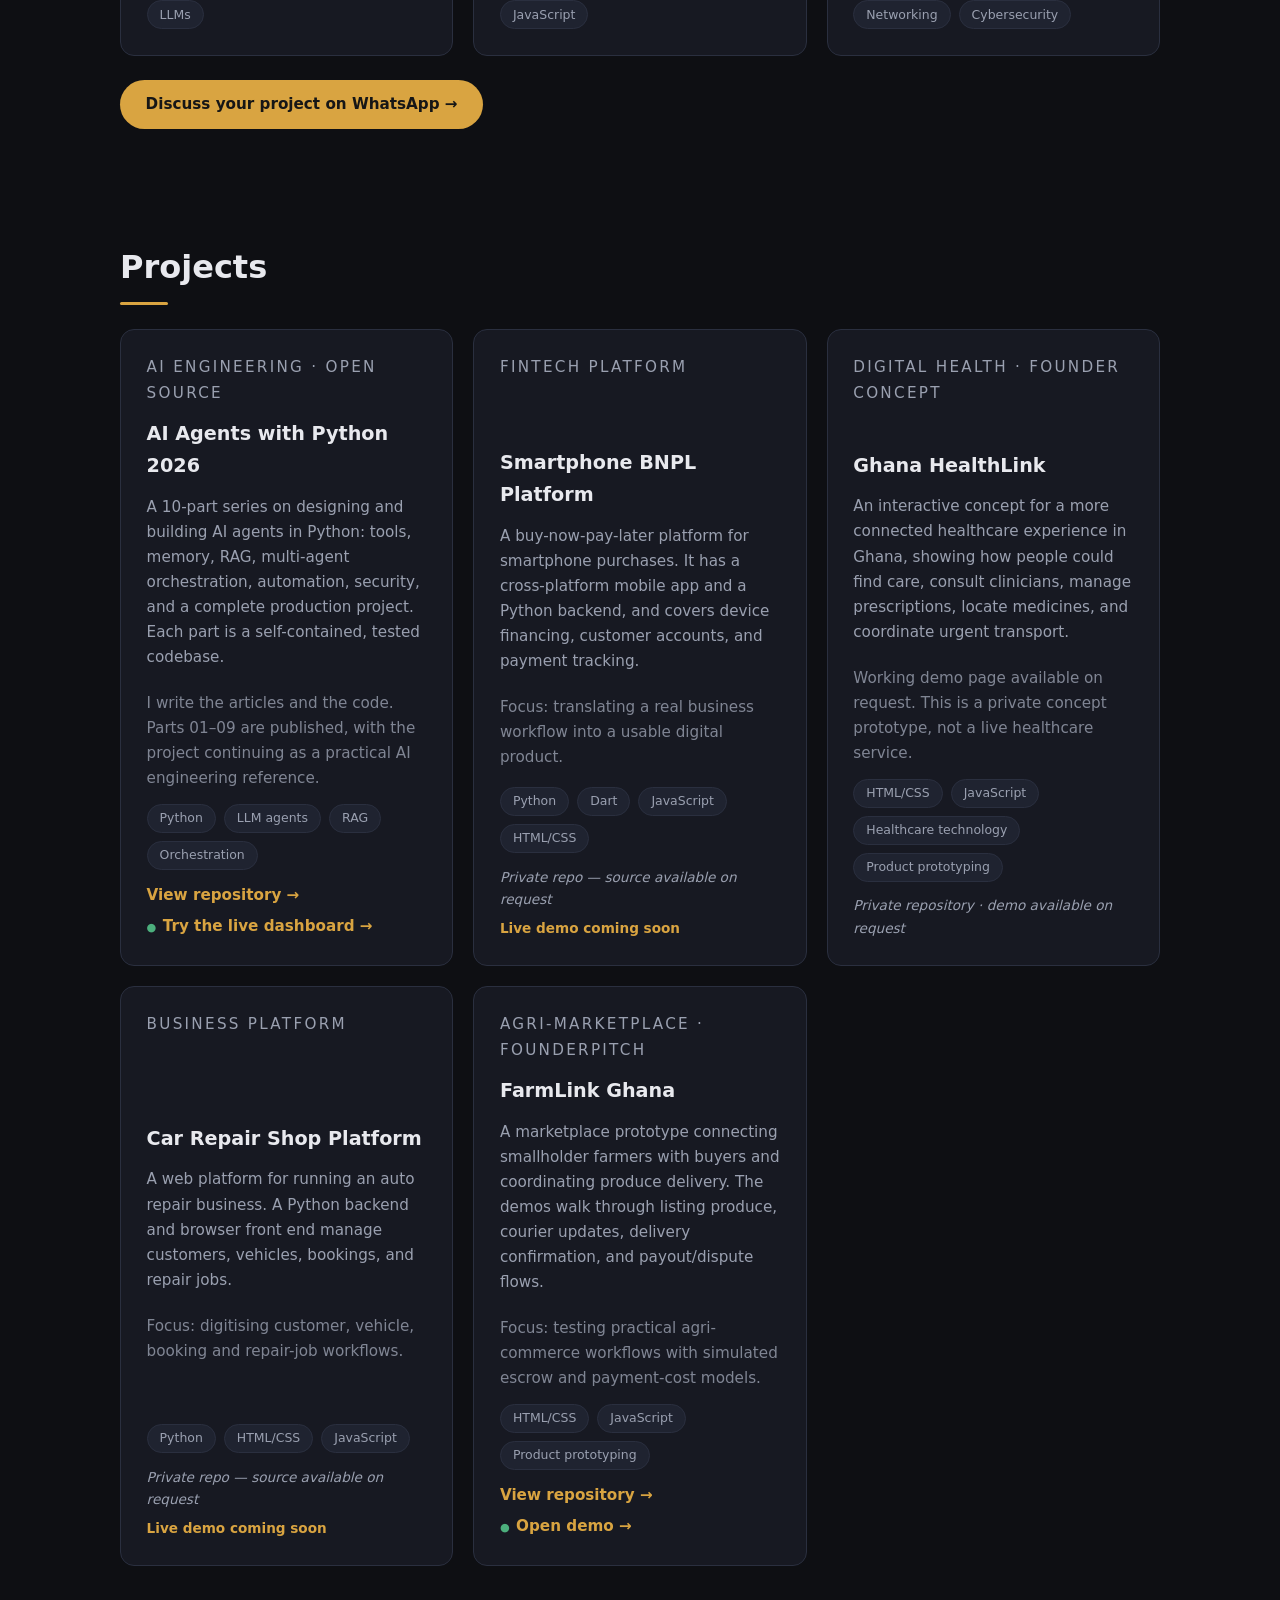
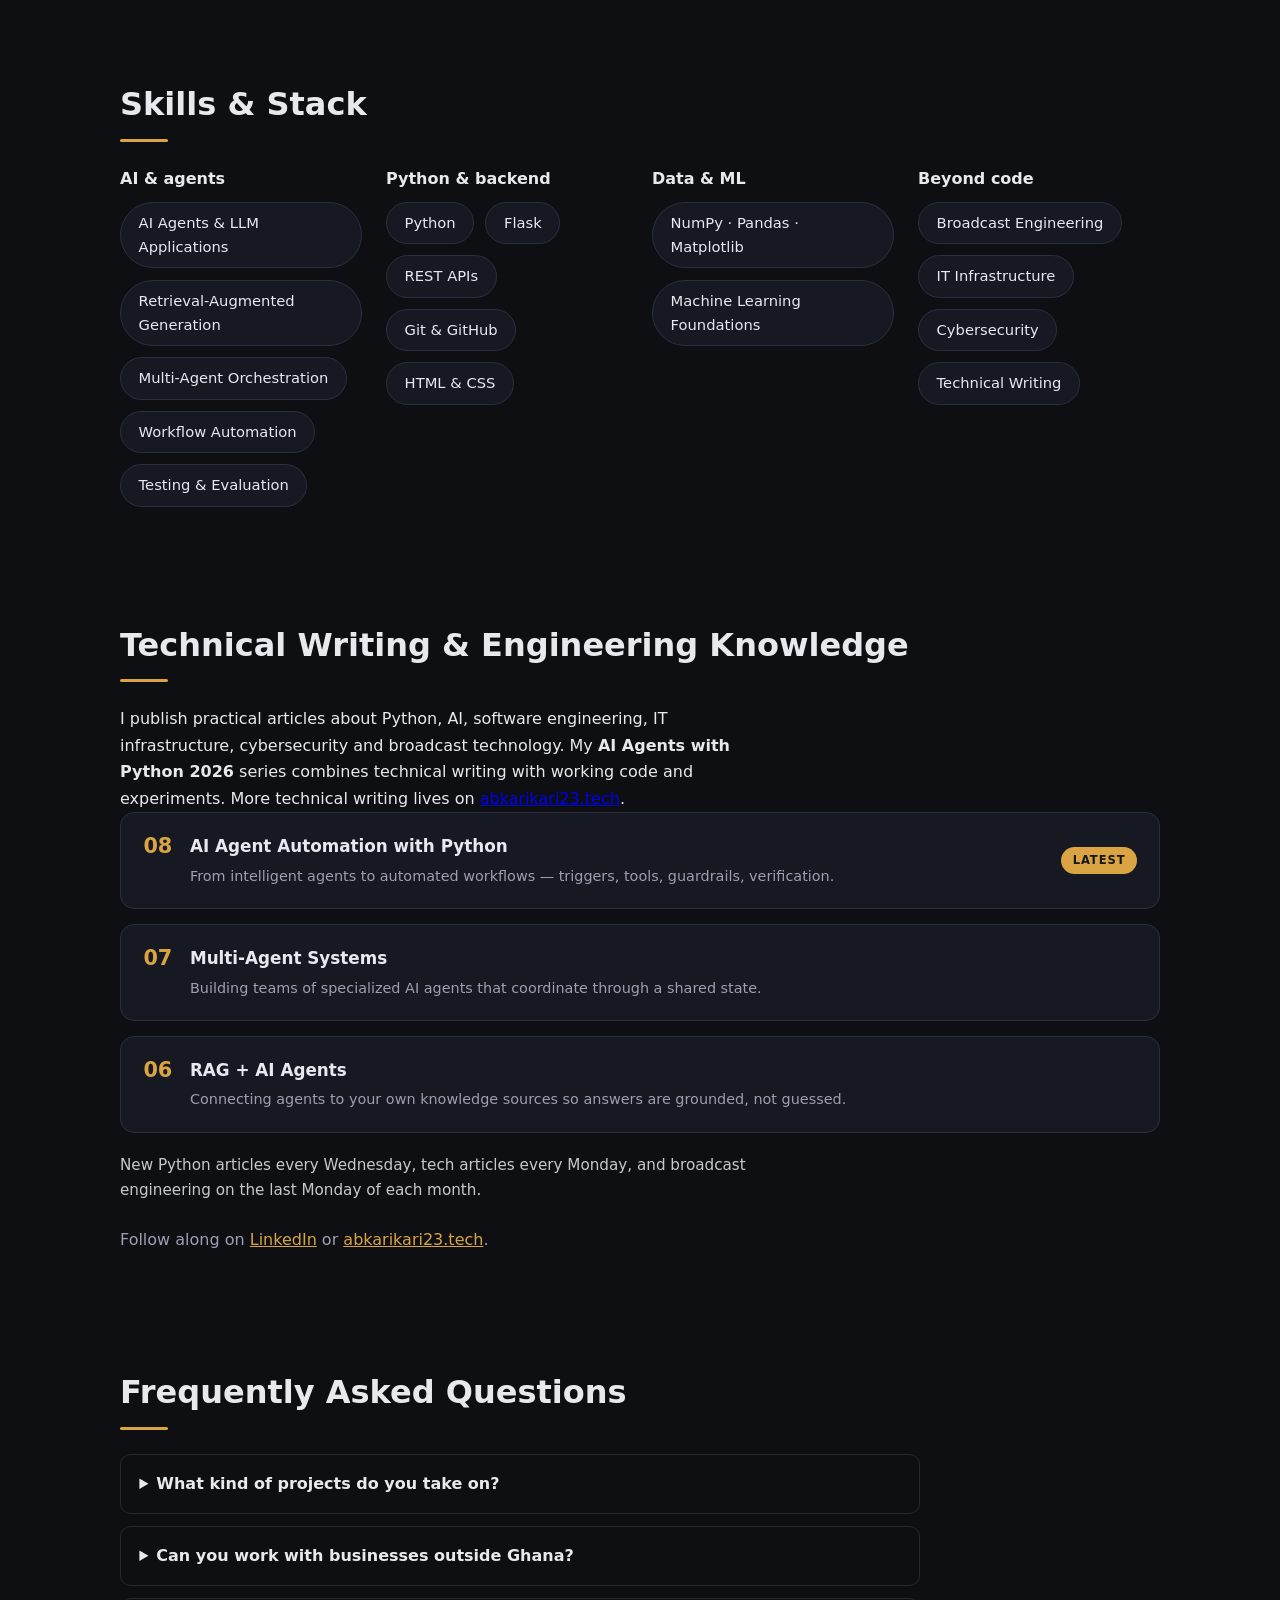
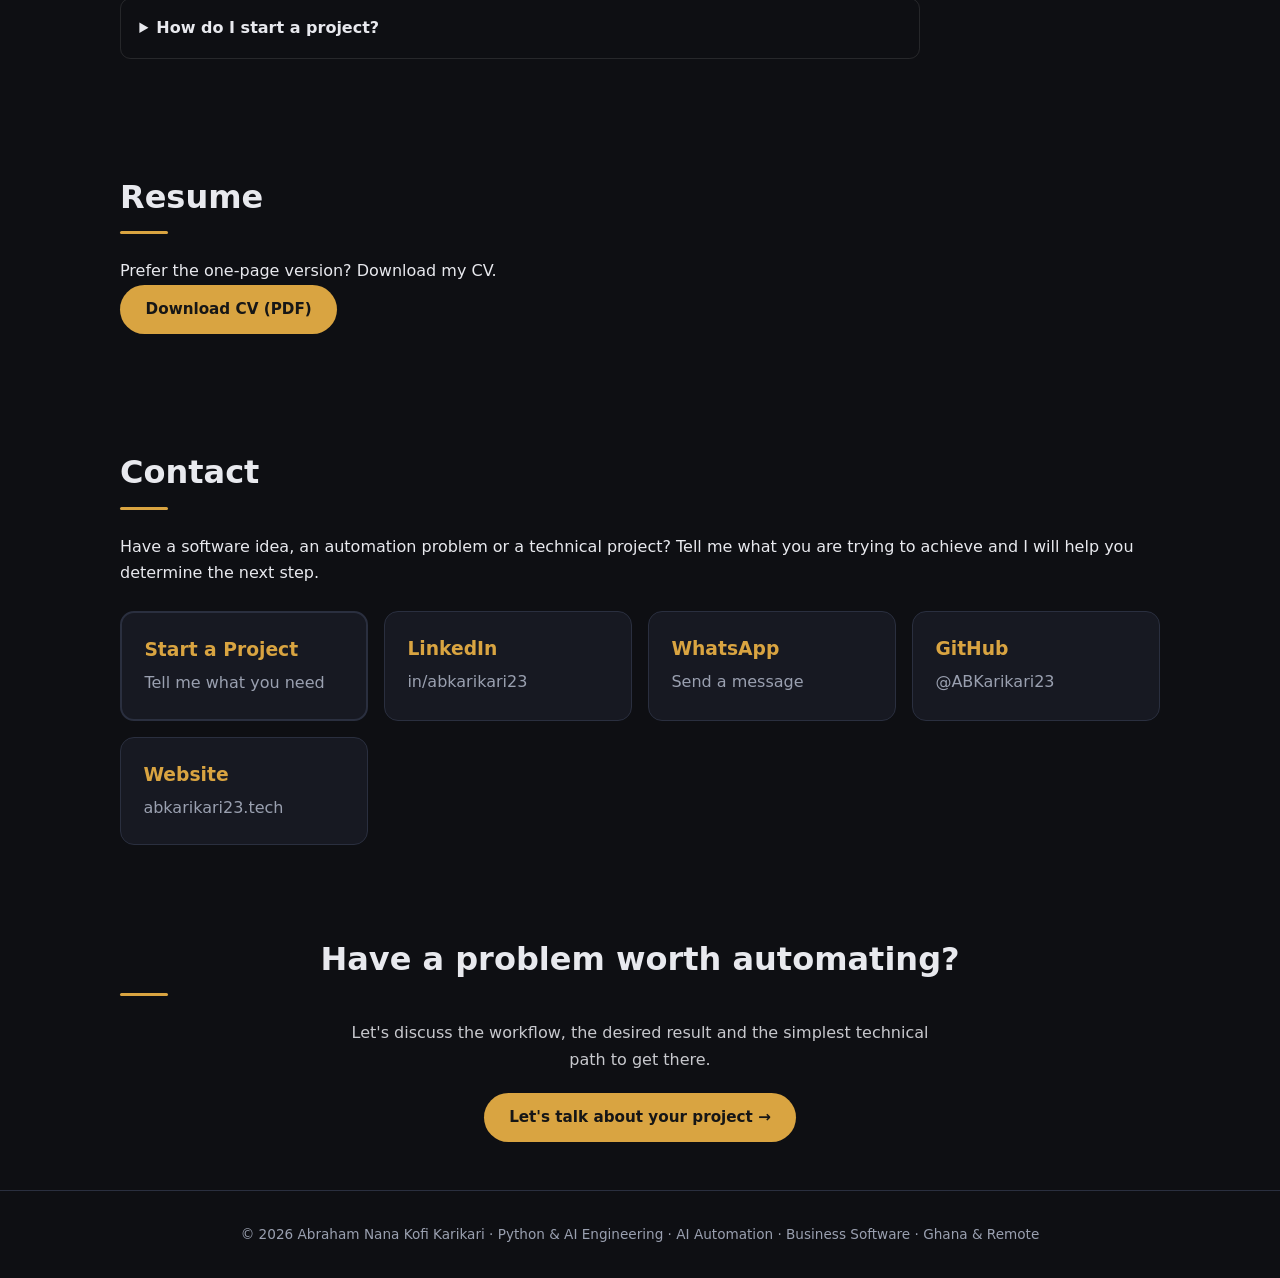
==== commit 2bbabd55: "Add Ghana HealthLink to portfolio Co-authored-by: Copilot <223556219+Copilot@users.noreply.github.co" ====
--- a/index.html
+++ b/index.html
@@ -334,6 +334,23 @@
         </article>
 
         <article class="card">
+          <p class="card-kicker">Digital health · Founder concept</p>
+          <h3>Ghana HealthLink</h3>
+          <p>
+            An interactive concept for a more connected healthcare experience in Ghana,
+            showing how people could find care, consult clinicians, manage prescriptions,
+            locate medicines, and coordinate urgent transport.
+          </p>
+          <p class="project-status">Working demo page available on request. This is a private concept prototype, not a live healthcare service.</p>
+          <div class="tags">
+            <span>HTML/CSS</span><span>JavaScript</span><span>Healthcare technology</span><span>Product prototyping</span>
+          </div>
+          <div class="card-links">
+            <span class="card-note">Private repository · demo available on request</span>
+          </div>
+        </article>
+
+        <article class="card">
           <p class="card-kicker">Business platform</p>
           <h3>Car Repair Shop Platform</h3>
           <p>
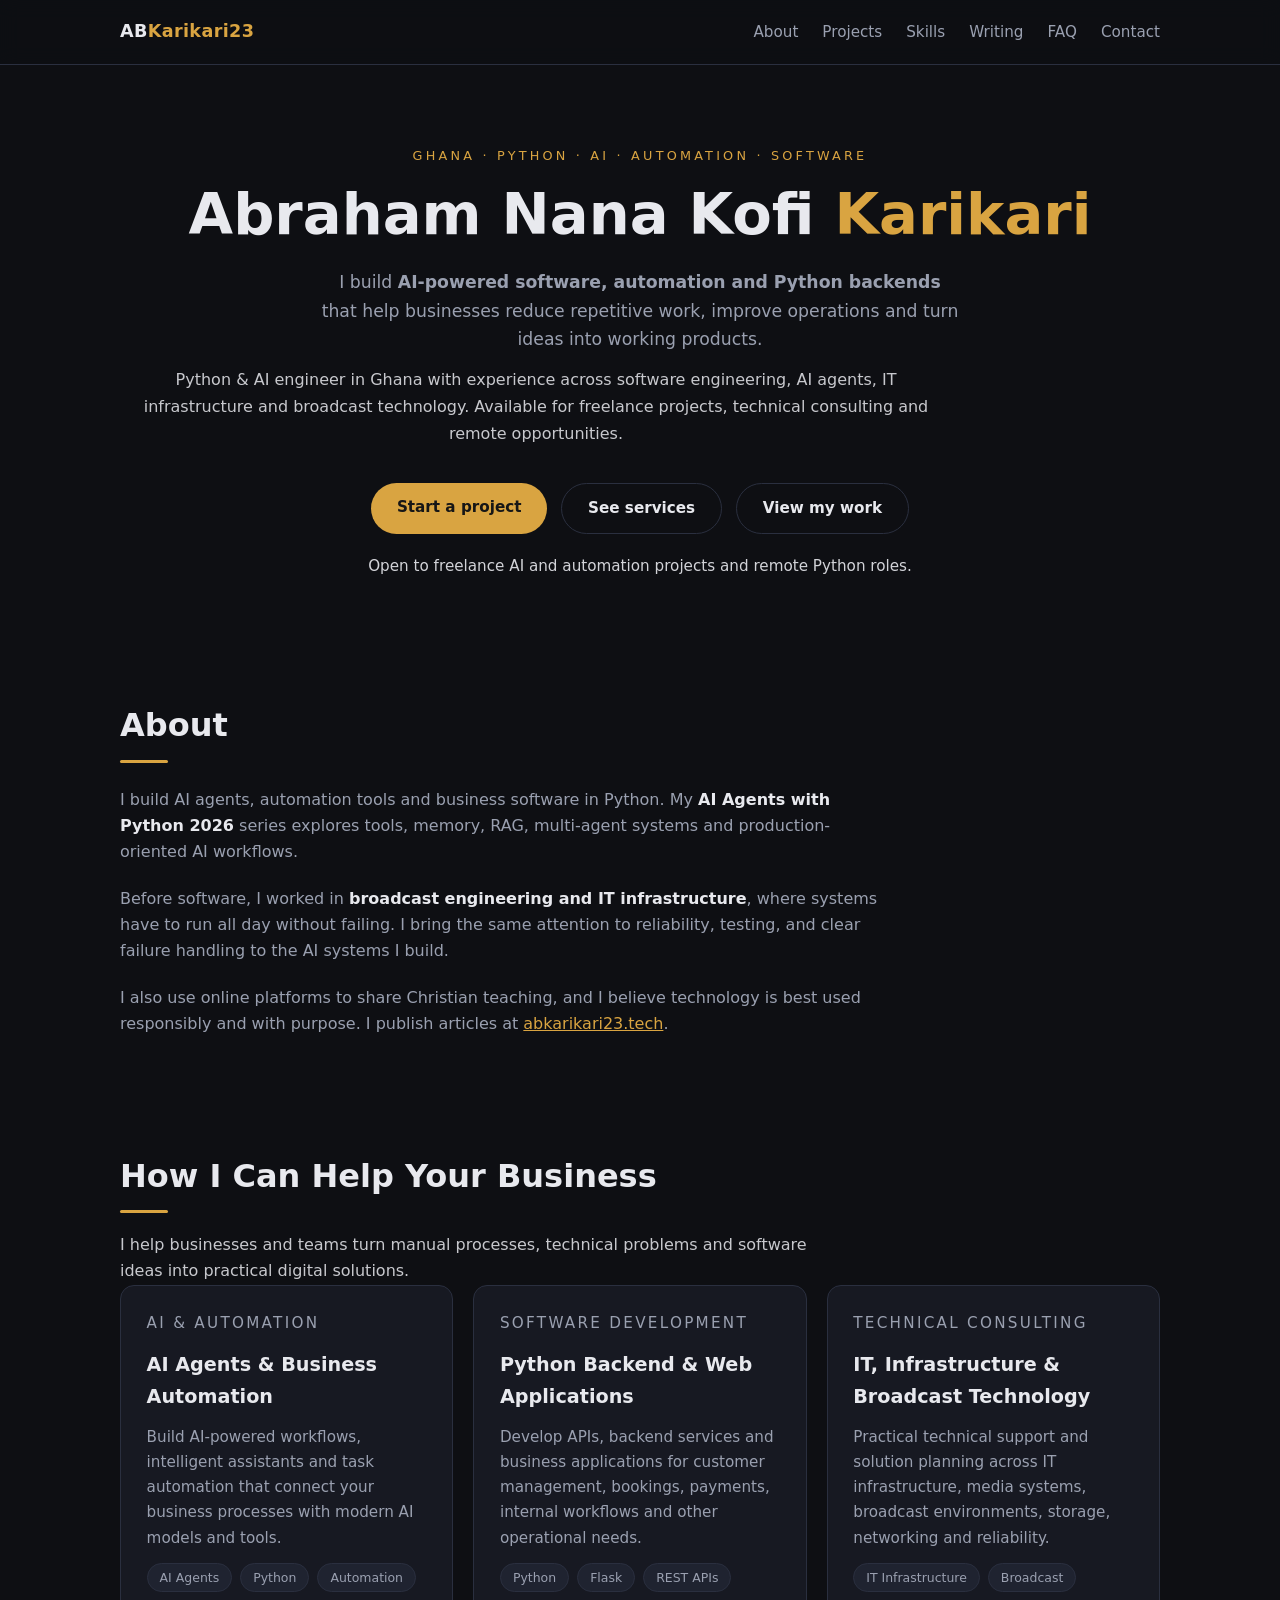
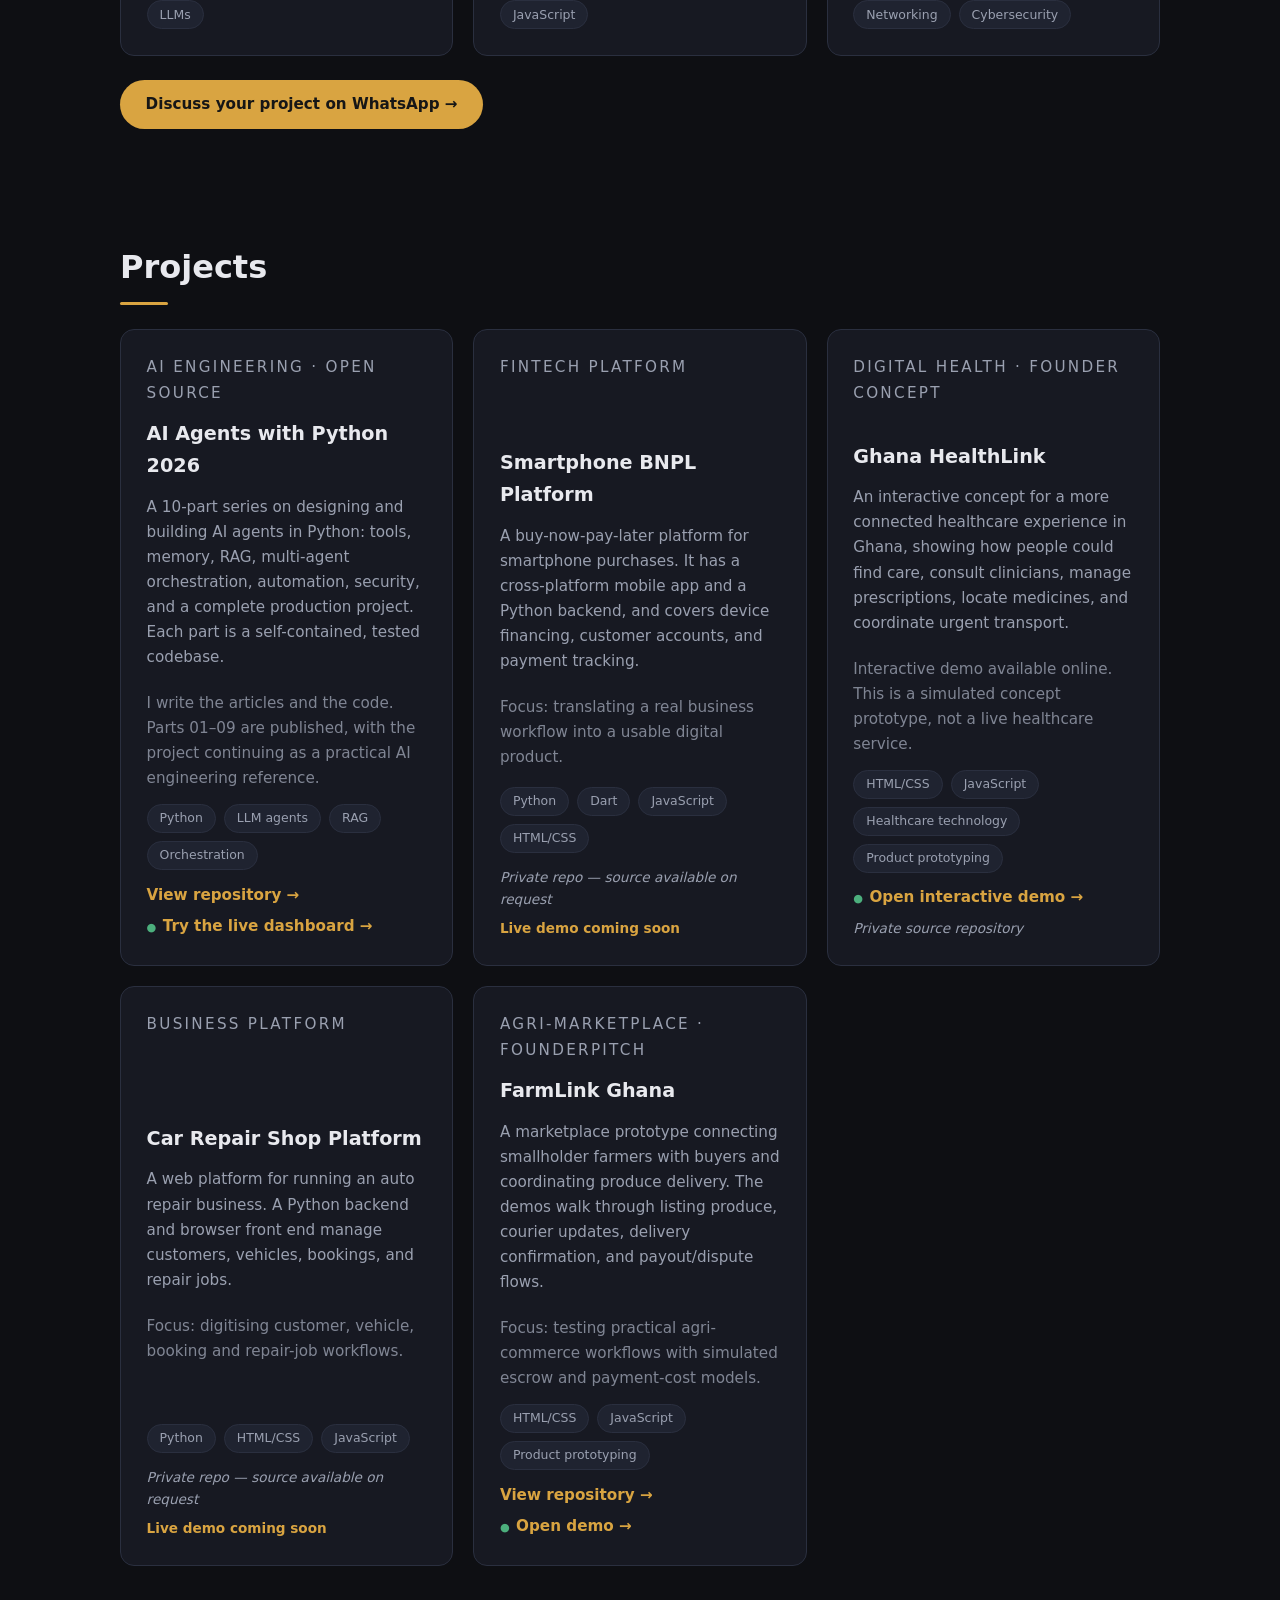
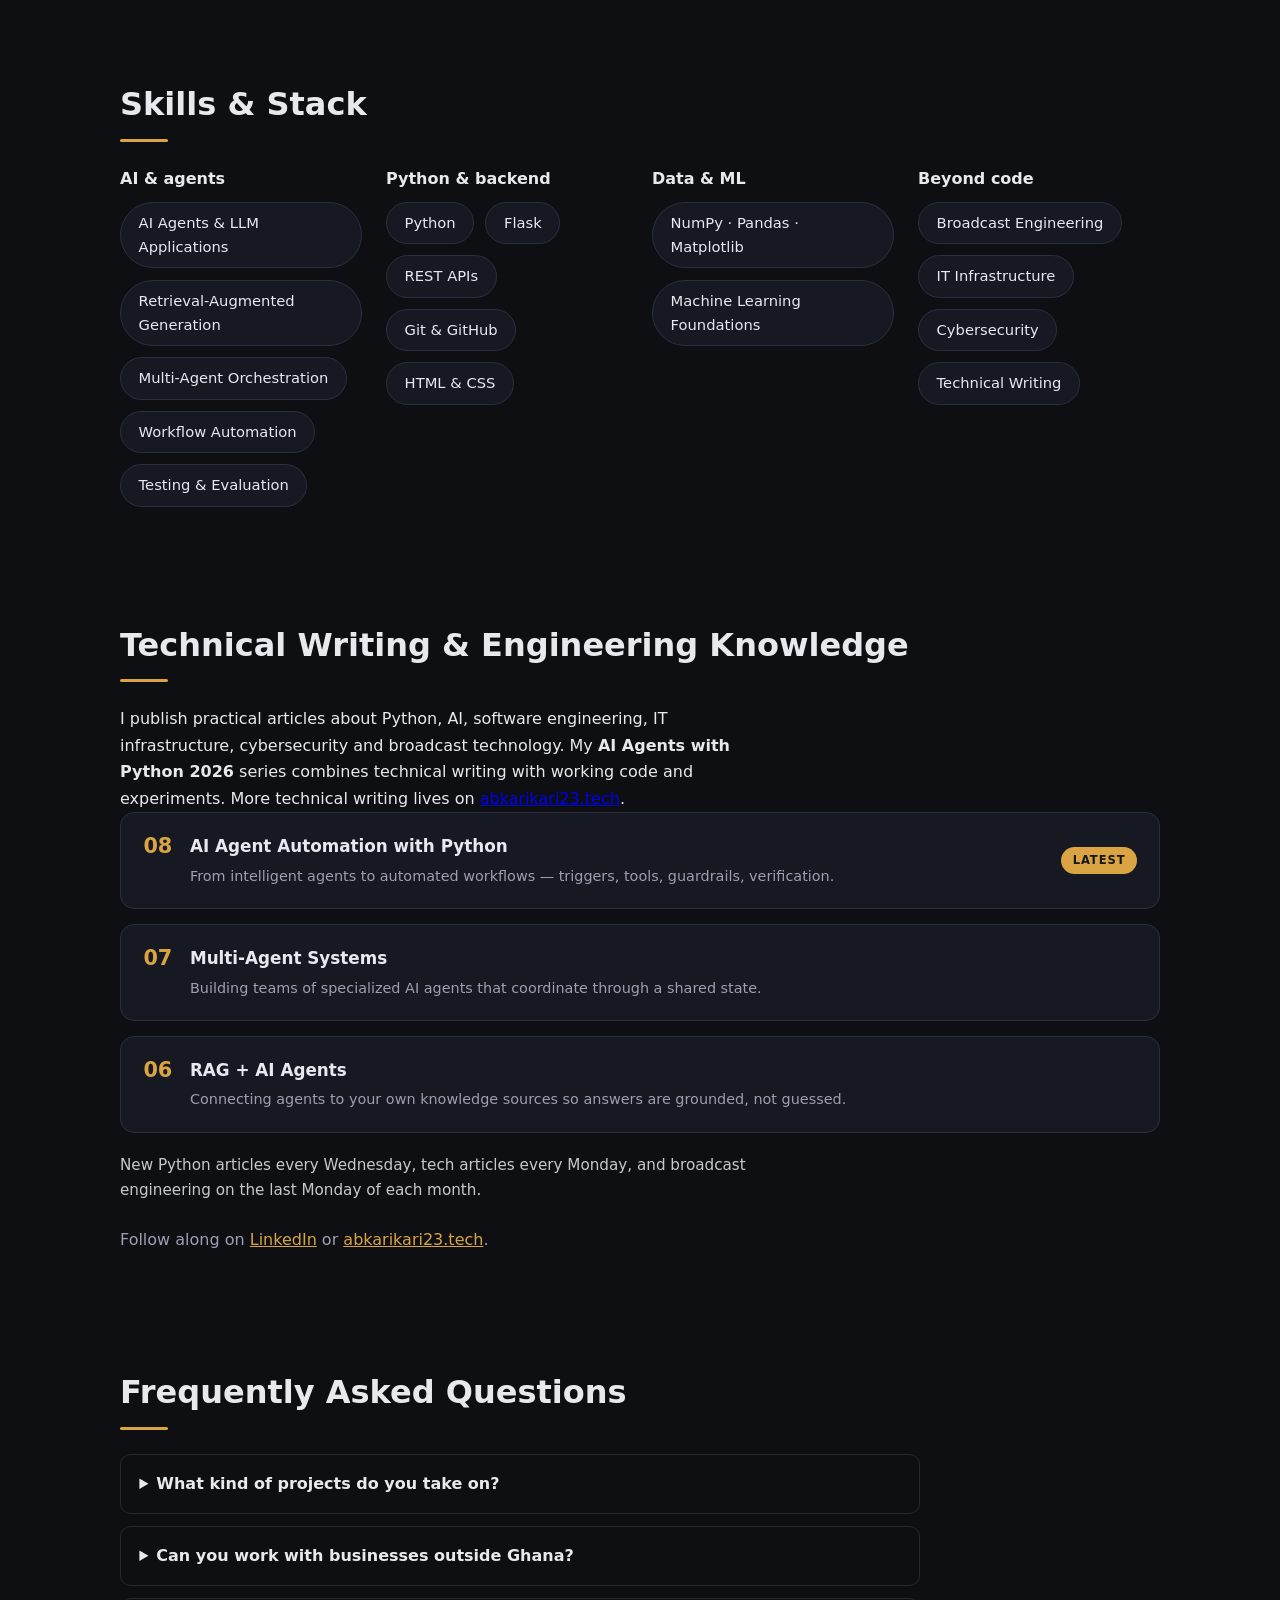
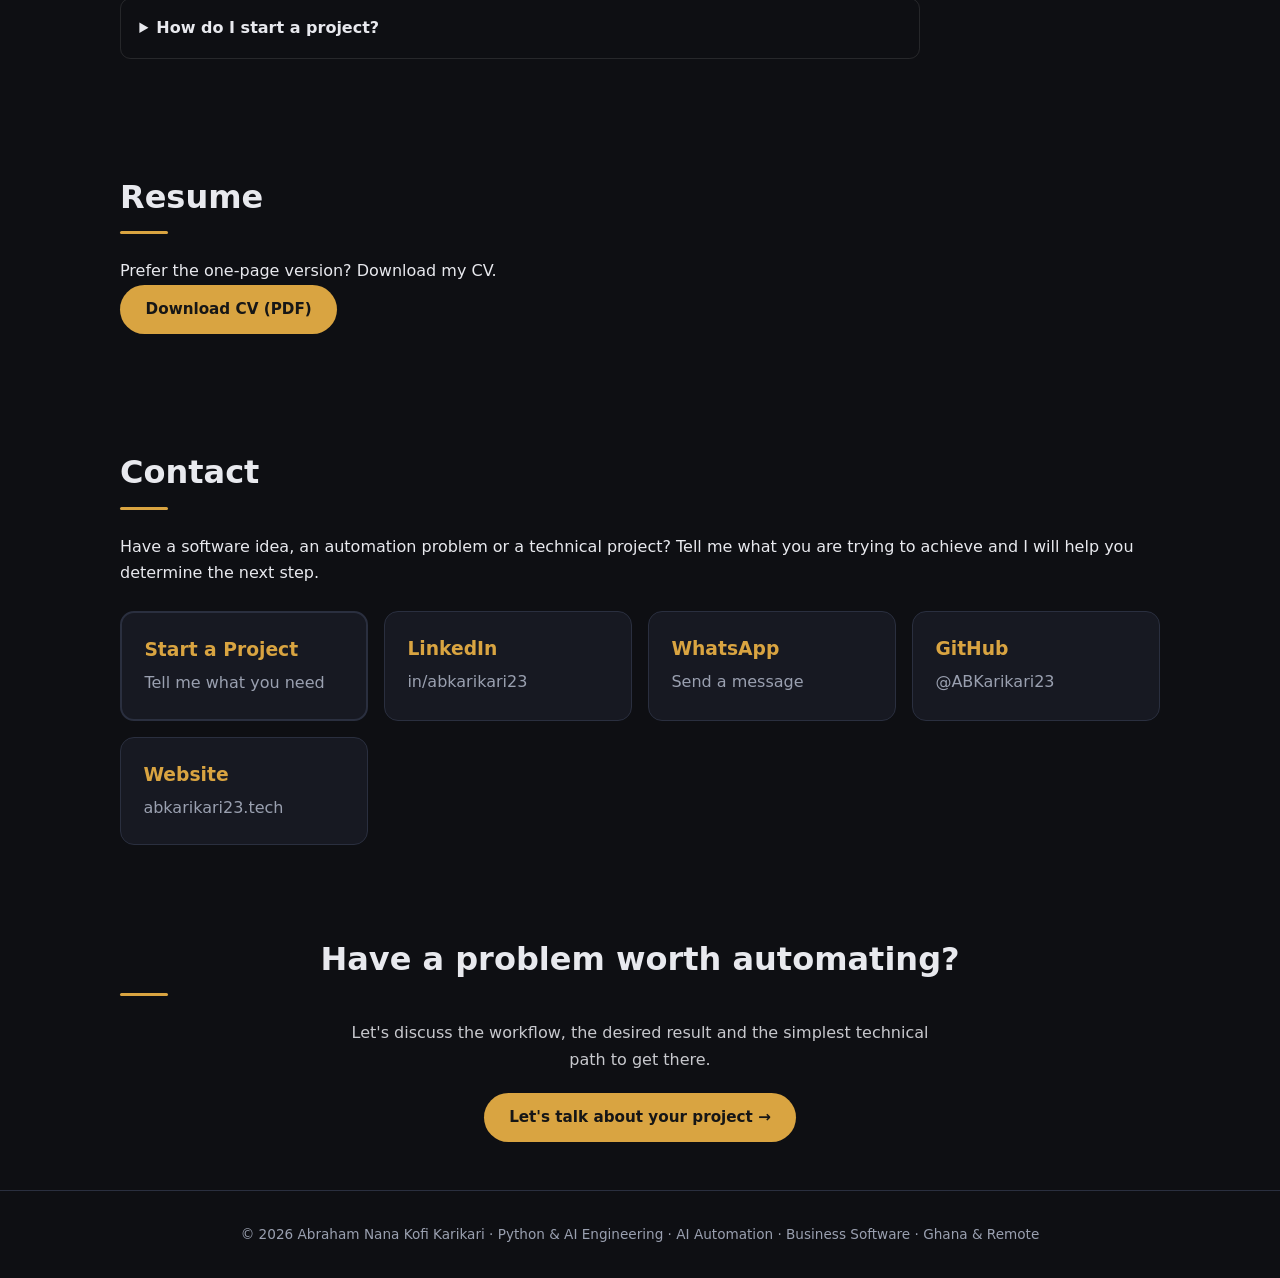
==== commit 27d23f30: "Publish Ghana HealthLink demo Co-authored-by: Copilot <223556219+Copilot@users.noreply.github.com>" ====
--- a/index.html
+++ b/index.html
@@ -341,12 +341,13 @@
             showing how people could find care, consult clinicians, manage prescriptions,
             locate medicines, and coordinate urgent transport.
           </p>
-          <p class="project-status">Working demo page available on request. This is a private concept prototype, not a live healthcare service.</p>
+          <p class="project-status">Interactive demo available online. This is a simulated concept prototype, not a live healthcare service.</p>
           <div class="tags">
             <span>HTML/CSS</span><span>JavaScript</span><span>Healthcare technology</span><span>Product prototyping</span>
           </div>
           <div class="card-links">
-            <span class="card-note">Private repository · demo available on request</span>
+            <a class="card-link live" href="https://abkarikari23.github.io/ghana-healthlink/" target="_blank" rel="noopener">Open interactive demo →</a>
+            <span class="card-note">Private source repository</span>
           </div>
         </article>
 
